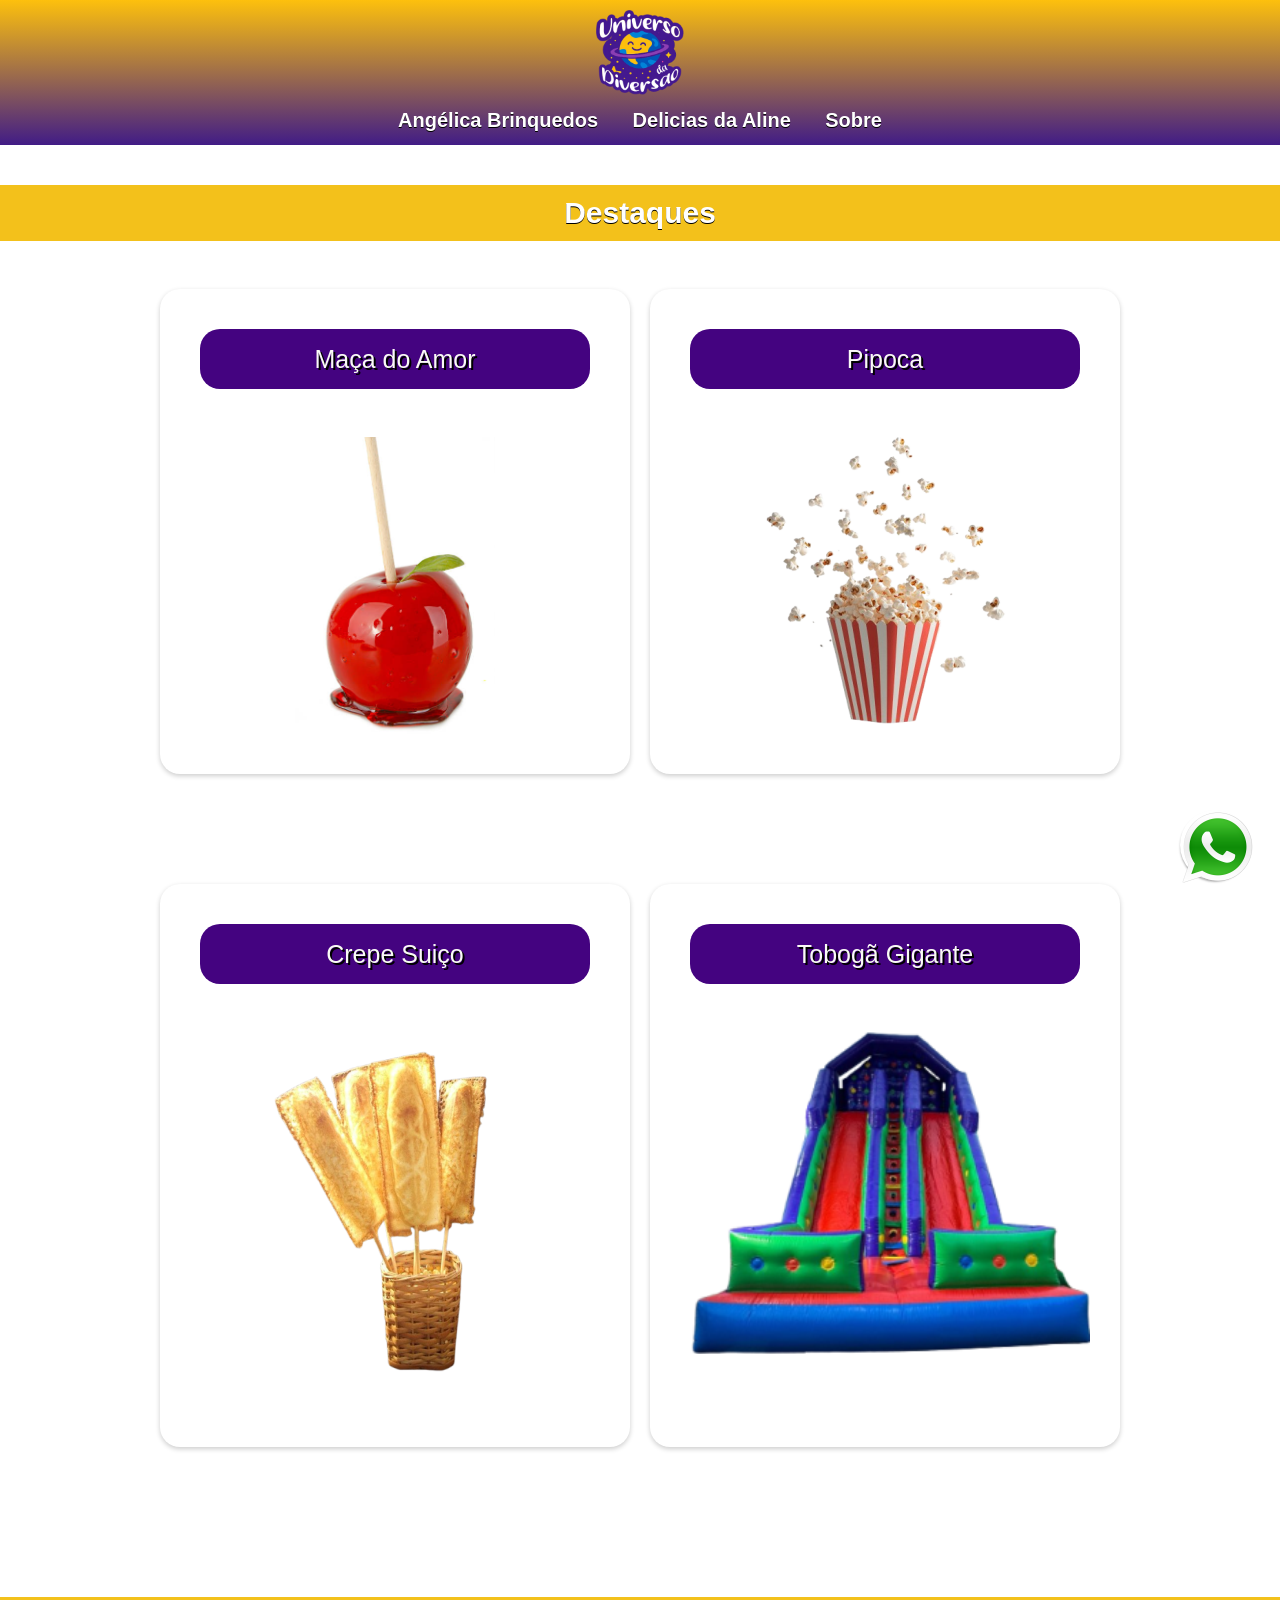
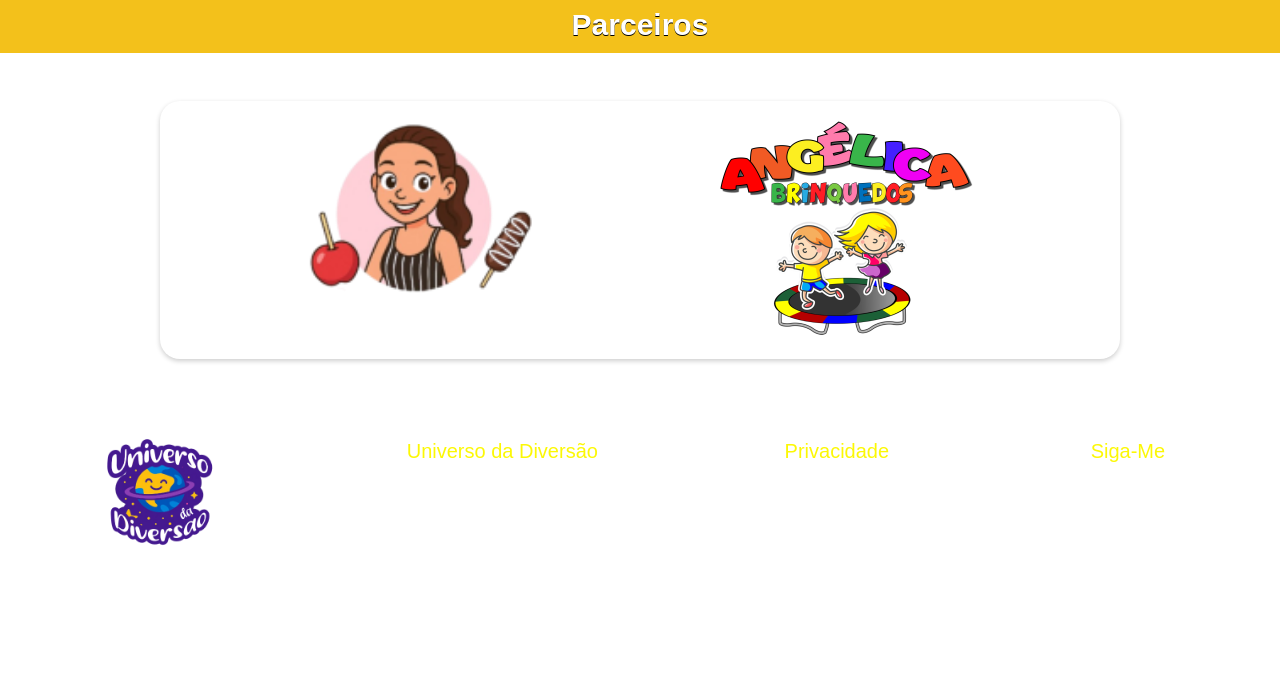
==== index.html @ 7bcbd2b0 "Add files via upload" ====
<!DOCTYPE html>
<html lang="pt-BR">
    <head>
        <meta charset="UTF-8">
        <title>Locação de Brinquedos</title>
        <link rel="stylesheet" href="style.css"/>
        <link rel="icon" href="logo1.png">
        <!-- Bootstrap CSS -->
        <link href="https://cdn.jsdelivr.net/npm/bootstrap@5.3.8/dist/css/bootstrap.min.css" rel="stylesheet" integrity="sha384-sRIl4kxILFvY47J16cr9ZwB07vP4J8+LH7qKQnuqkuIAvNWLzeN8tE5YBujZqJLB" crossorigin="anonymous">     
        <link rel="stylesheet" href="https://cdn.jsdelivr.net/npm/bootstrap-icons@1.13.1/font/bootstrap-icons.min.css">
        
    </head>

    <body>
       
        <div class="preloader" id="preloader">
            <div class="loader" id="loader"></div>
            
        </div>
        
        
        

        <header class="menu">
            <img src="logo1.png" alt="imagemlogo" width="100">

            <nav class="menu2">                
                <a href="paginaangelica.html">Angélica Brinquedos</a>
                <a href="deliciasdaaline.html">Delicias da Aline</a>
                <a href="sobre.html">Sobre</a>
            </nav>
            
              
        
        </header>

        

        <div class="banner">
            
        </div>

        <h1 class="textoprincipal">Destaques</h1>
        <section id="opcoes">
            
            <div class="opcoes">
                <div class="item">
                    <h3 class="texto">Maça do Amor</h3>
                    <img src="maca.png" alt="maca">
                    
                </div>

                <div class="item">
                    <h3 class="texto">Pipoca</h3>
                    <img src="pipoca.png" alt="pipoca">
                    
                </div>       

                
            </div>
        </section>

        <section id="opcoes">
            
            
            <div class="opcoes">
                <div class="item">
                    <h3 class="texto">Crepe Suiço</h3>
                    <img src="crepe2.png" alt="Crepe">
                    
                </div>

                <div class="item">
                    <h3 class="texto">Tobogã Gigante</h3>
                    <img src="escorregagrande.png" alt="Tobogã">
                    
                </div>       

                
            </div>
        </section>




        <div class="sobre">
            <section id="sobre">
                
            </section>
        </div>

        <h1 class="textoprincipal">Parceiros</h1>

        <section id="parceiros">
            
            <div class="parceiros">
                <div class=""> 
                        
                    <img src="deliciasaline.png" width="230px" alt="logo-aline">      
                </div>
            
                <div class="">
                    
                    <img src="angelicabrinquedos.png" alt="angelicabrinquedos">
                </div>
            
                
            </div>



        </section>

        <footer>                      

            <div class="rodape">

                <img src="logo1.png" alt="logo1">

                <div class="rodape2">
                    <h5>Universo da Diversão</h5>
                    <a href="#">                        
                        <div>Sobre</div>
                    </a>
                    <a href="#">                        
                        <div>Contato</div>
                    </a>
                    
                </div>
    
                
                <div class="rodape2">

                    <h5>Privacidade</h5>
                    <a href="#">                        
                        <div>Privacidade</div>
                    </a>

                    <a href="#">
                        <div>Termos de Uso</div>                        
                    </a>
                    
                </div>

                <div class="rodape2">
                    <h5>Siga-Me</h5>
                    <div class="btn-redes">
                        <a href="#">
                            <button><i class="bi bi-instagram"></i></button> 
                            <button><i class="bi bi-instagram"></i></button>
                            
                        </a>
                    </div>
                    
                </div>
                
            </div>

            <div class="rodape3">
                <p>&copy; 2025 Universo da Diversão</p>
            </div>

            
           

            
        </footer>

        <a href="https://wa.me/5517992647714" class="whatsapp-float" target="_blank">
            <i>
                <img src="zap.png" alt="whatsapp">
            </i>
        </a>

        <script src="script.js"></script>
        <!--<script src="script_preloader.js"></script> -->
    </body>
</html>
---- style.css ----
* {
  margin: 0px;
  padding:0;
  box-sizing:border-box;
  font-family:'Comic Sans MS',Arial;
}

body {    
   
    margin: 5;
    padding: 5;
    background-color: #fff;
    box-sizing: border-box;
    
}

.banner {
    margin: 0px;
    padding: 0;
}

header {
    
    background-image: linear-gradient(to top, #411C86, #FDC00D);    
    text-align: center; 
    padding: 10px 20px;
}

 .menu a {
    text-align: center;
    color: #fafaf6;
    text-decoration: none;
 } 

 .menu nav a {
    font-size: 20px;
    margin: 0 15px;
    text-decoration: none;
    color: #ffffff;
    font-weight: bolder;
    text-shadow: 0px 1px black;
    cursor: pointer;    
    background-color: transparent;    

}



.menu nav :hover {
    text-decoration: none;
    color: #e0b908;
    background-color: transparent;
    cursor: pointer;
}

 
  
  nav ul li {
    display: inline;
    margin: 0 15px;
    text-align: center;
    

  }
  
  nav ul li a {
    color: white;
    text-decoration: none;
    
  }
  
 
  
  

.texto {
    padding-bottom: 40px;
    font-size: 40px;
    
}

.textoprincipal {
    text-align: center;
    background-color: #f3c11b;
    padding: 10px;
    color: #ffffff;
    text-shadow: 0px 1px black;
    font-weight: bolder;
    font-size: 30px;
    
}
       
    
    
    




.banner {
    display: flex;
    justify-content: center;
    padding: 20px;    
    background-position: center;
    

}
section {
    max-width: 1000px;
    margin: auto;
    padding: 40px 20px;
}
h2 {
        
    text-align: center;
    padding: 30px;
    font-family: 'Trebuchet MS', 'Lucida Sans Unicode', 'Lucida Grande', 'Lucida Sans', Arial, sans-serif;
    
}
.opcoes {
    display: grid;
    gap: 20px;
    grid-template-columns: repeat(auto-fit, minmax(120px, 1fr));
    font-size:36px;
    color:#ff5fa0;
    margin-bottom:30px;
    max-width: 100%;
    max-height: 30%;
    
    
}


.sobre {
    background-image: url("imagens/roxo1.jpg");
    color: #ffffff;
    font-weight: bold;
}



.parceiros {    
    display: flex;
    padding: 20px;
    gap: 20%;     
    box-shadow: 0 2px 5px rgba(0,0,0,0.2);
    border-radius: 20px;
    justify-content: center;

}



.item {
    background: #fff;
    border-radius: 20px;
    padding: 40px;
    box-shadow: 0 2px 5px rgba(0,0,0,0.2);
    text-align: center;
}

.item img {
    padding-top: 40px;
    max-width: 110%;
    justify-content: center;
    text-align: center;
    margin: auto;
}

.item h3{
    padding:15px;
    background:#440380;
    color:#fafaf6;
    text-shadow: 2px 2px black;
    border-radius: 20px;
    font-size: 25px;
    
  } 

.empresatexto {
    font-size: 30px;
}

.empresaparagrafo {
    font-size: 15px;

}
  
footer {
    background-image: url("imagens/roxo1.jpg");
    color: white;    
    padding: 40px 0;    
    
}

footer .rodape img {
    max-width: 120px;
}

.rodape2{
    font-size: 15px;
    margin: 0px 0px;
    
    
}

footer .rodape2 .rodape{
    max-width: calc(100% / 5);

}

.rodape {

    max-width: 1080px;
    margin: 0 auto;
    display: flex;
    justify-content: space-between;
    border-bottom: 1px solid #fff;
    
}

footer .rodape2 {
    text-align: center;
    
    
}

.rodape .rodape2 h5{
    color: #fcf805;
    margin-bottom: 10px;
    
}

.rodape .rodape2 a{
    color: #fff;
    display: block;
    margin-bottom: 20px;
    text-decoration: none;
    
}

.rodape .btn-redes button{
    width: 40px;
    height: 40px;
    border-radius: 30px;
    font-size: 1.2rem;
    background-color: transparent;
    border: 1px solid #fff;
    color: #fff;
    cursor: pointer;
    margin-right: 10px;
    transition: .2s;
}

.rodape .btn-redes button :hover{
    background-color: #6c09cf;
    border-color: #770bca;
}

footer .rodape3 {
    padding-top: 40px ;
    text-align: center;
}








input, textarea {
    width: 100%;
    padding: 8px;
    margin-bottom: 12px;
    border-radius: 5px;
    border: 1px solid #ccc;
}
.whatsapp-float {
    position: fixed;
    bottom: 20px;
    right: 30px;
    width: 70px;
    height: 70px;    
    color: green;
    border-radius: 50%;
    text-align: center;
    font-size: 5px;
    box-shadow: 0 2px 2px rgba(0,0,0,0.3);
    z-index: 999;
    
}
.whatsapp-float i {
    margin-top: 80px;

}











/*  Created by: Truzz Blogg  */
/*  Youtube Link: https://youtu.be/l7W5pHSr1w0  */


/* CSS para el Preloader */




.preloader {
	position: fixed;
	top: 0;
	left: 0;
	animation: spinz 1.35s linear infinite;
	width: 100%;
	height: 100%;
	background-color: #ffffff; 
	background-image: url(imagens/dot.gif);       /*Change the background color here */
  background-repeat: no-repeat;
	z-index: 100;
  background-position: center;
  }
  
  

  .loader {
	/*Change the preloader color here */
	border-radius: 50%;
	width: 100%;
	height: 100%;
	animation: spin 1.35s linear infinite;
	position: absolute;
	top: 50%;
	left: 50%;
	margin-top: -60px;
	margin-left: -60px;
  }

  @keyframes spin {
	0% {
	  transform: rotate(0deg);
	  opacity:1;
	}
	50% {
	  transform: rotate(360deg);
	  opacity:1;
	}
	75% {
	  opacity:1;
	  transform: rotate(180deg);
	}
	100% {
	  transform: rotate(0deg);
	  opacity:0;
	}
  }
  
  @keyframes spinz {
	0% {
	  opacity:1;
	}
	50% {
	  opacity:1;
	}
	75% {
	  opacity:1;
	}
	100% {
	  opacity:0;
	}
  }
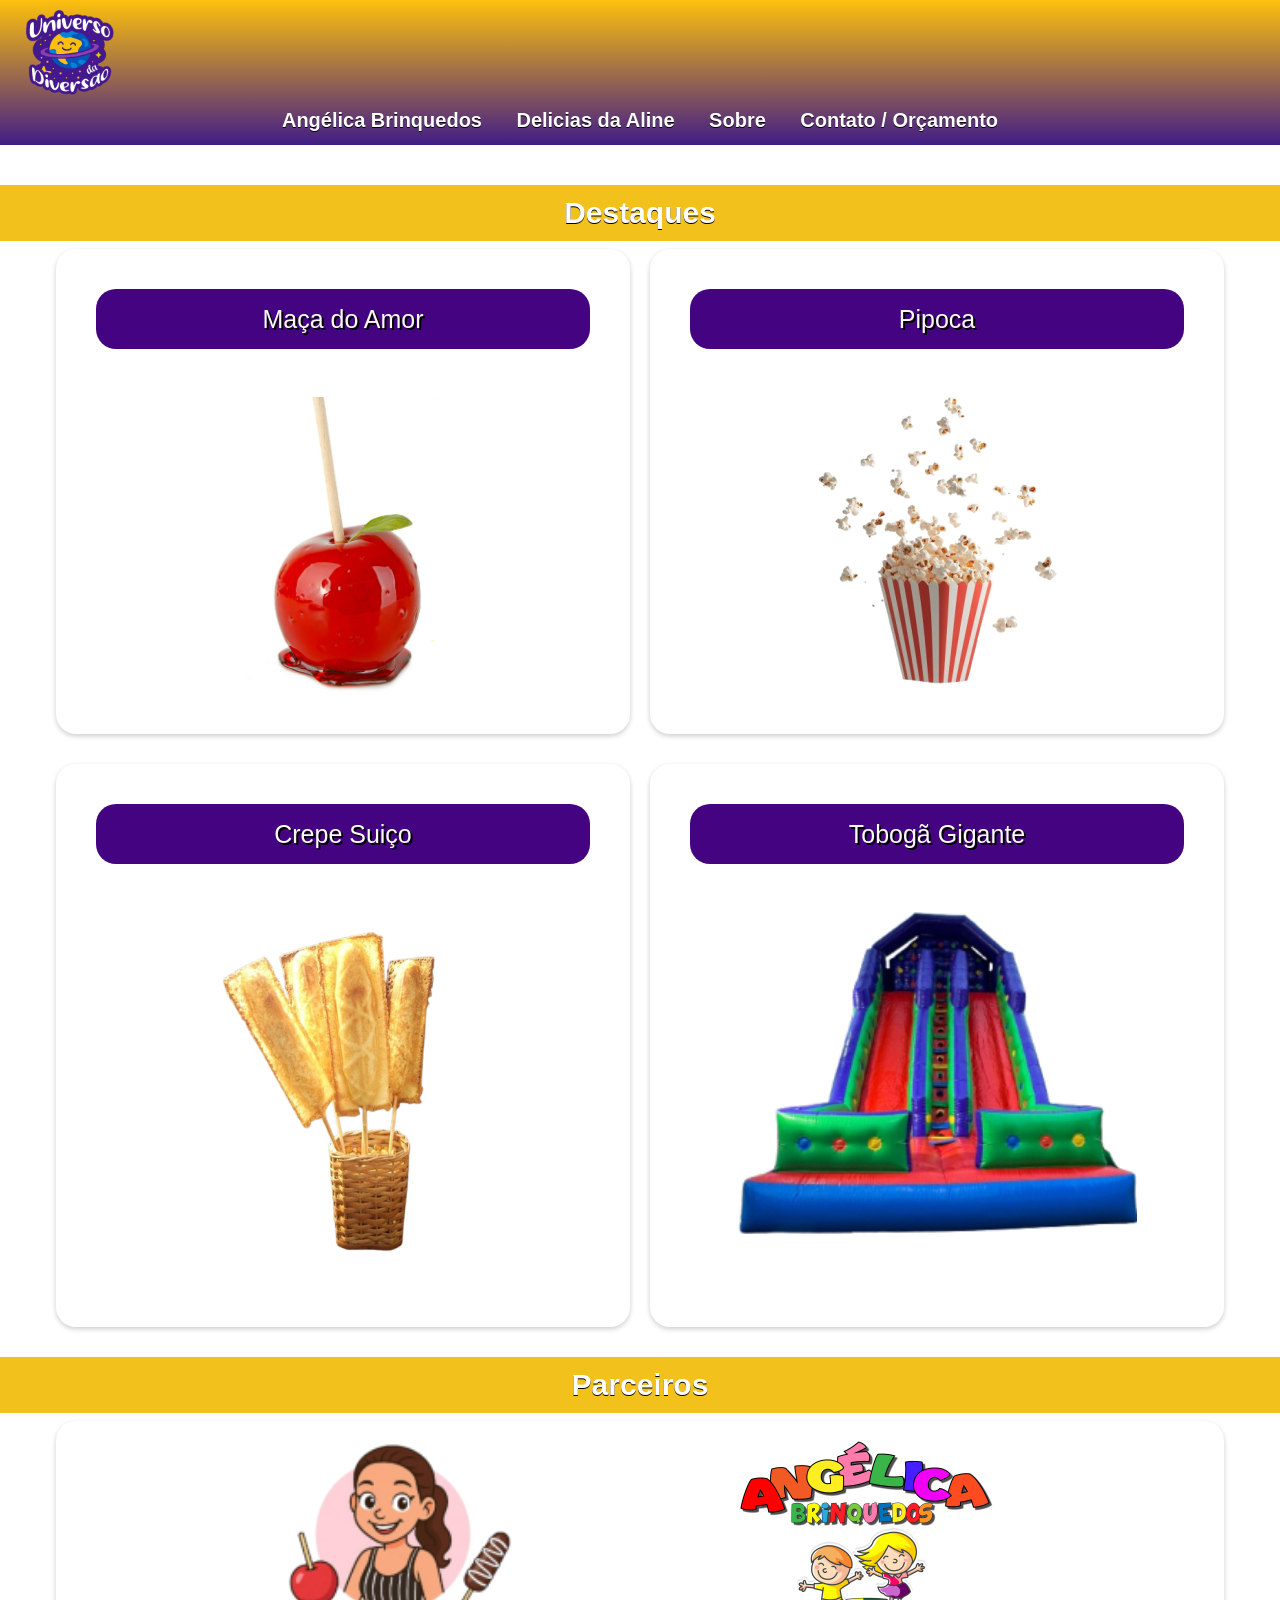
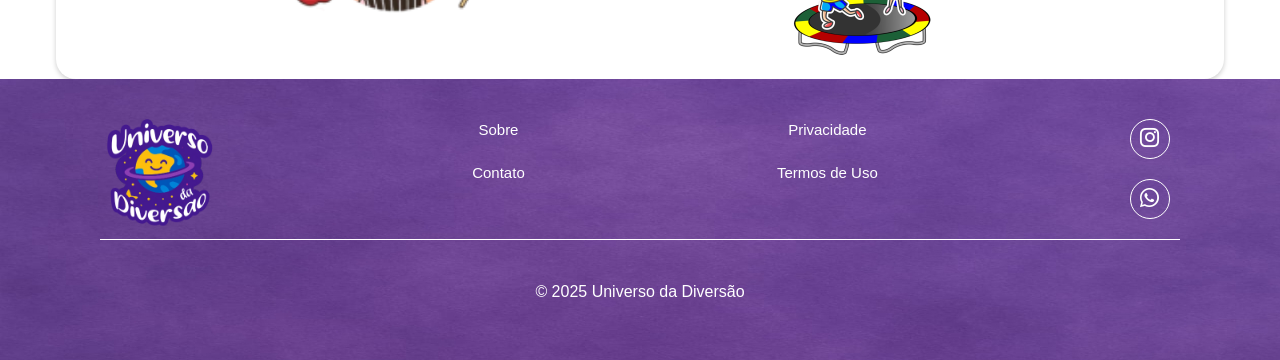
==== commit 2088eda1: "atualiza responsividade da pagina sobre" ====
--- a/index.html
+++ b/index.html
@@ -1,184 +1,136 @@
-<!DOCTYPE html>
-<html lang="pt-BR">
-    <head>
-        <meta charset="UTF-8">
-        <title>Locação de Brinquedos</title>
-        <link rel="stylesheet" href="style.css"/>
-        <link rel="icon" href="logo1.png">
-        <!-- Bootstrap CSS -->
-        <link href="https://cdn.jsdelivr.net/npm/bootstrap@5.3.8/dist/css/bootstrap.min.css" rel="stylesheet" integrity="sha384-sRIl4kxILFvY47J16cr9ZwB07vP4J8+LH7qKQnuqkuIAvNWLzeN8tE5YBujZqJLB" crossorigin="anonymous">     
-        <link rel="stylesheet" href="https://cdn.jsdelivr.net/npm/bootstrap-icons@1.13.1/font/bootstrap-icons.min.css">
-        
-    </head>
-
-    <body>
-       
-        <div class="preloader" id="preloader">
-            <div class="loader" id="loader"></div>
-            
-        </div>
-        
-        
-        
-
-        <header class="menu">
-            <img src="logo1.png" alt="imagemlogo" width="100">
-
-            <nav class="menu2">                
-                <a href="paginaangelica.html">Angélica Brinquedos</a>
-                <a href="deliciasdaaline.html">Delicias da Aline</a>
-                <a href="sobre.html">Sobre</a>
-            </nav>
-            
-              
-        
-        </header>
-
-        
-
-        <div class="banner">
-            
-        </div>
-
-        <h1 class="textoprincipal">Destaques</h1>
-        <section id="opcoes">
-            
-            <div class="opcoes">
-                <div class="item">
-                    <h3 class="texto">Maça do Amor</h3>
-                    <img src="maca.png" alt="maca">
-                    
-                </div>
-
-                <div class="item">
-                    <h3 class="texto">Pipoca</h3>
-                    <img src="pipoca.png" alt="pipoca">
-                    
-                </div>       
-
-                
-            </div>
-        </section>
-
-        <section id="opcoes">
-            
-            
-            <div class="opcoes">
-                <div class="item">
-                    <h3 class="texto">Crepe Suiço</h3>
-                    <img src="crepe2.png" alt="Crepe">
-                    
-                </div>
-
-                <div class="item">
-                    <h3 class="texto">Tobogã Gigante</h3>
-                    <img src="escorregagrande.png" alt="Tobogã">
-                    
-                </div>       
-
-                
-            </div>
-        </section>
-
-
-
-
-        <div class="sobre">
-            <section id="sobre">
-                
-            </section>
-        </div>
-
-        <h1 class="textoprincipal">Parceiros</h1>
-
-        <section id="parceiros">
-            
-            <div class="parceiros">
-                <div class=""> 
-                        
-                    <img src="deliciasaline.png" width="230px" alt="logo-aline">      
-                </div>
-            
-                <div class="">
-                    
-                    <img src="angelicabrinquedos.png" alt="angelicabrinquedos">
-                </div>
-            
-                
-            </div>
-
-
-
-        </section>
-
-        <footer>                      
-
-            <div class="rodape">
-
-                <img src="logo1.png" alt="logo1">
-
-                <div class="rodape2">
-                    <h5>Universo da Diversão</h5>
-                    <a href="#">                        
-                        <div>Sobre</div>
-                    </a>
-                    <a href="#">                        
-                        <div>Contato</div>
-                    </a>
-                    
-                </div>
-    
-                
-                <div class="rodape2">
-
-                    <h5>Privacidade</h5>
-                    <a href="#">                        
-                        <div>Privacidade</div>
-                    </a>
-
-                    <a href="#">
-                        <div>Termos de Uso</div>                        
-                    </a>
-                    
-                </div>
-
-                <div class="rodape2">
-                    <h5>Siga-Me</h5>
-                    <div class="btn-redes">
-                        <a href="#">
-                            <button><i class="bi bi-instagram"></i></button> 
-                            <button><i class="bi bi-instagram"></i></button>
-                            
-                        </a>
-                    </div>
-                    
-                </div>
-                
-            </div>
-
-            <div class="rodape3">
-                <p>&copy; 2025 Universo da Diversão</p>
-            </div>
-
-            
-           
-
-            
-        </footer>
-
-        <a href="https://wa.me/5517992647714" class="whatsapp-float" target="_blank">
-            <i>
-                <img src="zap.png" alt="whatsapp">
-            </i>
-        </a>
-
-        <script src="script.js"></script>
-        <!--<script src="script_preloader.js"></script> -->
-    </body>
-</html>
-
-
-
-
-  
-
+<!doctype html>
+<html lang="pt-BR">
+  <head>
+    <meta charset="UTF-8" />
+    <meta name="viewport" content="width=device-width, initial-scale=1.0" />
+    <title>Locação de Brinquedos</title>
+    <link rel="stylesheet" href="style.css" />
+    <link rel="icon" href="logo1.png" />
+    <!-- Bootstrap CSS -->
+    <link
+      href="https://cdn.jsdelivr.net/npm/bootstrap@5.3.8/dist/css/bootstrap.min.css"
+      rel="stylesheet"
+      integrity="sha384-sRIl4kxILFvY47J16cr9ZwB07vP4J8+LH7qKQnuqkuIAvNWLzeN8tE5YBujZqJLB"
+      crossorigin="anonymous"
+    />
+    <link
+      rel="stylesheet"
+      href="https://cdn.jsdelivr.net/npm/bootstrap-icons@1.13.1/font/bootstrap-icons.min.css"
+    />
+  </head>
+
+  <script
+    async
+    src="https://app.gptmaker.ai/widget/3E9045A98D3ED24B62BC66185331E412/float.js"
+  ></script>
+
+  <body>
+    <div class="preloader" id="preloader">
+      <div class="loader" id="loader"></div>
+    </div>
+
+    <header class="menu">
+      <img src="logo1.png" alt="imagemlogo" width="100" />
+
+      <nav class="menu2">
+        <a href="paginaangelica.html">Angélica Brinquedos</a>
+        <a href="deliciasdaaline.html">Delicias da Aline</a>
+        <a href="sobre.html">Sobre</a>
+        <a href="contato.html">Contato / Orçamento</a>
+      </nav>
+    </header>
+
+    <div class="banner"></div>
+
+    <h1 class="textoprincipal">Destaques</h1>
+    <section id="opcoes">
+      <div class="opcoes">
+        <div class="item">
+          <h3 class="texto">Maça do Amor</h3>
+          <img src="maca.png" alt="maca" />
+        </div>
+
+        <div class="item">
+          <h3 class="texto">Pipoca</h3>
+          <img src="pipoca.png" alt="pipoca" />
+        </div>
+      </div>
+    </section>
+
+    <section id="opcoes">
+      <div class="opcoes">
+        <div class="item">
+          <h3 class="texto">Crepe Suiço</h3>
+          <img src="crepe2.png" alt="Crepe" />
+        </div>
+
+        <div class="item">
+          <h3 class="texto">Tobogã Gigante</h3>
+          <img src="escorregagrande.png" alt="Tobogã" />
+        </div>
+      </div>
+    </section>
+
+    <section class="sobre">
+      <div class="container"></div>
+    </section>
+
+    <h1 class="textoprincipal">Parceiros</h1>
+
+    <section id="parceiros">
+      <div class="parceiros">
+        <div class="">
+          <img src="deliciasaline.png" width="230px" alt="logo-aline" />
+        </div>
+
+        <div class="">
+          <img src="angelicabrinquedos.png" alt="angelicabrinquedos" />
+        </div>
+      </div>
+    </section>
+
+    <footer>
+      <div class="rodape">
+        <img src="logo1.png" alt="logo1" />
+
+        <div class="rodape2">
+          <a href="#">
+            <div>Sobre</div>
+          </a>
+          <a href="#">
+            <div>Contato</div>
+          </a>
+        </div>
+
+        <div class="rodape2">
+          <a href="#">
+            <div>Privacidade</div>
+          </a>
+
+          <a href="#">
+            <div>Termos de Uso</div>
+          </a>
+        </div>
+
+        <div class="rodape2">
+          <div class="btn-redes">
+            <a href="https://www.instagram.com/" target="_blank">
+              <button><i class="bi bi-instagram"></i></button>
+            </a>
+
+            <a href="https://wa.me/17991042693" target="_blank">
+              <button><i class="bi bi-whatsapp"></i></button>
+            </a>
+          </div>
+        </div>
+      </div>
+
+      <div class="rodape3">
+        <p>&copy; 2025 Universo da Diversão</p>
+      </div>
+    </footer>
+
+    <script src="script.js"></script>
+    <!--<script src="script_preloader.js"></script> -->
+  </body>
+</html>
--- a/style.css
+++ b/style.css
@@ -1,382 +1,509 @@
-* {
-  margin: 0px;
-  padding:0;
-  box-sizing:border-box;
-  font-family:'Comic Sans MS',Arial;
-}
-
-body {    
-   
-    margin: 5;
-    padding: 5;
-    background-color: #fff;
-    box-sizing: border-box;
-    
-}
-
-.banner {
-    margin: 0px;
-    padding: 0;
-}
-
-header {
-    
-    background-image: linear-gradient(to top, #411C86, #FDC00D);    
-    text-align: center; 
-    padding: 10px 20px;
-}
-
- .menu a {
-    text-align: center;
-    color: #fafaf6;
-    text-decoration: none;
- } 
-
- .menu nav a {
-    font-size: 20px;
-    margin: 0 15px;
-    text-decoration: none;
-    color: #ffffff;
-    font-weight: bolder;
-    text-shadow: 0px 1px black;
-    cursor: pointer;    
-    background-color: transparent;    
-
-}
-
-
-
-.menu nav :hover {
-    text-decoration: none;
-    color: #e0b908;
-    background-color: transparent;
-    cursor: pointer;
-}
-
- 
-  
-  nav ul li {
-    display: inline;
-    margin: 0 15px;
-    text-align: center;
-    
-
-  }
-  
-  nav ul li a {
-    color: white;
-    text-decoration: none;
-    
-  }
-  
- 
-  
-  
-
-.texto {
-    padding-bottom: 40px;
-    font-size: 40px;
-    
-}
-
-.textoprincipal {
-    text-align: center;
-    background-color: #f3c11b;
-    padding: 10px;
-    color: #ffffff;
-    text-shadow: 0px 1px black;
-    font-weight: bolder;
-    font-size: 30px;
-    
-}
-       
-    
-    
-    
-
-
-
-
-.banner {
-    display: flex;
-    justify-content: center;
-    padding: 20px;    
-    background-position: center;
-    
-
-}
-section {
-    max-width: 1000px;
-    margin: auto;
-    padding: 40px 20px;
-}
-h2 {
-        
-    text-align: center;
-    padding: 30px;
-    font-family: 'Trebuchet MS', 'Lucida Sans Unicode', 'Lucida Grande', 'Lucida Sans', Arial, sans-serif;
-    
-}
-.opcoes {
-    display: grid;
-    gap: 20px;
-    grid-template-columns: repeat(auto-fit, minmax(120px, 1fr));
-    font-size:36px;
-    color:#ff5fa0;
-    margin-bottom:30px;
-    max-width: 100%;
-    max-height: 30%;
-    
-    
-}
-
-
-.sobre {
-    background-image: url("imagens/roxo1.jpg");
-    color: #ffffff;
-    font-weight: bold;
-}
-
-
-
-.parceiros {    
-    display: flex;
-    padding: 20px;
-    gap: 20%;     
-    box-shadow: 0 2px 5px rgba(0,0,0,0.2);
-    border-radius: 20px;
-    justify-content: center;
-
-}
-
-
-
-.item {
-    background: #fff;
-    border-radius: 20px;
-    padding: 40px;
-    box-shadow: 0 2px 5px rgba(0,0,0,0.2);
-    text-align: center;
-}
-
-.item img {
-    padding-top: 40px;
-    max-width: 110%;
-    justify-content: center;
-    text-align: center;
-    margin: auto;
-}
-
-.item h3{
-    padding:15px;
-    background:#440380;
-    color:#fafaf6;
-    text-shadow: 2px 2px black;
-    border-radius: 20px;
-    font-size: 25px;
-    
-  } 
-
-.empresatexto {
-    font-size: 30px;
-}
-
-.empresaparagrafo {
-    font-size: 15px;
-
-}
-  
-footer {
-    background-image: url("imagens/roxo1.jpg");
-    color: white;    
-    padding: 40px 0;    
-    
-}
-
-footer .rodape img {
-    max-width: 120px;
-}
-
-.rodape2{
-    font-size: 15px;
-    margin: 0px 0px;
-    
-    
-}
-
-footer .rodape2 .rodape{
-    max-width: calc(100% / 5);
-
-}
-
-.rodape {
-
-    max-width: 1080px;
-    margin: 0 auto;
-    display: flex;
-    justify-content: space-between;
-    border-bottom: 1px solid #fff;
-    
-}
-
-footer .rodape2 {
-    text-align: center;
-    
-    
-}
-
-.rodape .rodape2 h5{
-    color: #fcf805;
-    margin-bottom: 10px;
-    
-}
-
-.rodape .rodape2 a{
-    color: #fff;
-    display: block;
-    margin-bottom: 20px;
-    text-decoration: none;
-    
-}
-
-.rodape .btn-redes button{
-    width: 40px;
-    height: 40px;
-    border-radius: 30px;
-    font-size: 1.2rem;
-    background-color: transparent;
-    border: 1px solid #fff;
-    color: #fff;
-    cursor: pointer;
-    margin-right: 10px;
-    transition: .2s;
-}
-
-.rodape .btn-redes button :hover{
-    background-color: #6c09cf;
-    border-color: #770bca;
-}
-
-footer .rodape3 {
-    padding-top: 40px ;
-    text-align: center;
-}
-
-
-
-
-
-
-
-
-input, textarea {
-    width: 100%;
-    padding: 8px;
-    margin-bottom: 12px;
-    border-radius: 5px;
-    border: 1px solid #ccc;
-}
-.whatsapp-float {
-    position: fixed;
-    bottom: 20px;
-    right: 30px;
-    width: 70px;
-    height: 70px;    
-    color: green;
-    border-radius: 50%;
-    text-align: center;
-    font-size: 5px;
-    box-shadow: 0 2px 2px rgba(0,0,0,0.3);
-    z-index: 999;
-    
-}
-.whatsapp-float i {
-    margin-top: 80px;
-
-}
-
-
-
-
-
-
-
-
-
-
-
-/*  Created by: Truzz Blogg  */
-/*  Youtube Link: https://youtu.be/l7W5pHSr1w0  */
-
-
-/* CSS para el Preloader */
-
-
-
-
-.preloader {
-	position: fixed;
-	top: 0;
-	left: 0;
-	animation: spinz 1.35s linear infinite;
-	width: 100%;
-	height: 100%;
-	background-color: #ffffff; 
-	background-image: url(imagens/dot.gif);       /*Change the background color here */
-  background-repeat: no-repeat;
-	z-index: 100;
-  background-position: center;
-  }
-  
-  
-
-  .loader {
-	/*Change the preloader color here */
-	border-radius: 50%;
-	width: 100%;
-	height: 100%;
-	animation: spin 1.35s linear infinite;
-	position: absolute;
-	top: 50%;
-	left: 50%;
-	margin-top: -60px;
-	margin-left: -60px;
-  }
-
-  @keyframes spin {
-	0% {
-	  transform: rotate(0deg);
-	  opacity:1;
-	}
-	50% {
-	  transform: rotate(360deg);
-	  opacity:1;
-	}
-	75% {
-	  opacity:1;
-	  transform: rotate(180deg);
-	}
-	100% {
-	  transform: rotate(0deg);
-	  opacity:0;
-	}
-  }
-  
-  @keyframes spinz {
-	0% {
-	  opacity:1;
-	}
-	50% {
-	  opacity:1;
-	}
-	75% {
-	  opacity:1;
-	}
-	100% {
-	  opacity:0;
-	}
-  }
-
-
-  
+* {
+  box-sizing: border-box;
+}
+
+img {
+  max-width: 100%;
+  height: auto;
+  display: block;
+}
+
+* {
+  margin: 0px;
+  padding:0;
+  box-sizing:border-box;
+  font-family:'Comic Sans MS',Arial;
+}
+
+body {    
+   
+    margin: 5;
+    padding: 5;
+    background-color: #fff;
+    box-sizing: border-box;
+    
+}
+
+.banner {
+    margin: 0px;
+    padding: 0;
+}
+
+header {
+    
+    background-image: linear-gradient(to top, #411C86, #FDC00D);    
+    text-align: center; 
+    padding: 10px 20px;
+}
+
+ .menu a {
+    text-align: center;
+    color: #fafaf6;
+    text-decoration: none;
+ } 
+
+ .menu nav a {
+    font-size: 20px;
+    margin: 0 15px;
+    text-decoration: none;
+    color: #ffffff;
+    font-weight: bolder;
+    text-shadow: 0px 1px black;
+    cursor: pointer;    
+    background-color: transparent;    
+
+}
+
+
+
+.menu nav :hover {
+    text-decoration: none;
+    color: #e0b908;
+    background-color: transparent;
+    cursor: pointer;
+}
+
+ 
+  
+  nav ul li {
+    display: inline;
+    margin: 0 15px;
+    text-align: center;
+    
+
+  }
+  
+  nav ul li a {
+    color: white;
+    text-decoration: none;
+    
+  }
+  
+ 
+  
+  
+
+.texto {
+    padding-bottom: 40px;
+    font-size: 40px;
+    
+}
+
+.textoprincipal {
+    text-align: center;
+    background-color: #f3c11b;
+    padding: 10px;
+    color: #ffffff;
+    text-shadow: 0px 1px black;
+    font-weight: bolder;
+    font-size: 30px;
+    
+}
+       
+    
+    
+    
+
+
+
+
+.banner {
+    display: flex;
+    justify-content: center;
+    padding: 20px;    
+    background-position: center;
+    
+
+}
+section {
+    width: 100%;
+    max-width: 1200px;
+    margin: 0 auto;
+    padding: 0 16px;
+    }
+
+h2 {
+        
+    text-align: center;
+    padding: 30px;
+    font-family: 'Trebuchet MS', 'Lucida Sans Unicode', 'Lucida Grande', 'Lucida Sans', Arial, sans-serif;
+    
+}
+.opcoes {
+    display: grid;
+    gap: 20px;
+    grid-template-columns: repeat(auto-fit, minmax(120px, 1fr));
+    font-size:36px;
+    color:#ff5fa0;
+    margin-bottom:30px;
+    max-width: 100%;
+    max-height: 30%;
+    
+    
+}
+
+
+.sobre {
+    background-image: url("roxo1.jpg");
+    color: #ffffff;
+    font-weight: bold;
+}
+
+
+
+.parceiros {    
+    display: flex;
+    padding: 20px;
+    gap: 20%;     
+    box-shadow: 0 2px 5px rgba(0,0,0,0.2);
+    border-radius: 20px;
+    justify-content: center;
+
+}
+
+
+
+.item {
+    background: #fff;
+    border-radius: 20px;
+    padding: 40px;
+    box-shadow: 0 2px 5px rgba(0,0,0,0.2);
+    text-align: center;
+}
+
+.item img {
+    padding-top: 40px;
+    max-width: 110%;
+    justify-content: center;
+    text-align: center;
+    margin: auto;
+    
+}
+
+img {
+  max-width: 100%;
+  height: auto;
+  display: block;
+}
+
+.item h3{
+    padding:15px;
+    background:#440380;
+    color:#fafaf6;
+    text-shadow: 2px 2px black;
+    border-radius: 20px;
+    font-size: 25px;
+    
+  } 
+
+.empresatexto {
+    font-size: 30px;
+}
+
+.empresaparagrafo {
+    font-size: 15px;
+
+}
+  
+footer {
+    background-image: url("roxo1.jpg");
+    color: white;    
+    padding: 40px 0;    
+    
+}
+
+footer .rodape img {
+    max-width: 120px;
+}
+
+.rodape2{
+    font-size: 15px;
+    margin: 0px 0px;
+    
+    
+}
+
+footer .rodape2 .rodape{
+    max-width: calc(100% / 5);
+
+}
+
+.rodape {
+
+    max-width: 1080px;
+    margin: 0 auto;
+    display: flex;
+    justify-content: space-between;
+    border-bottom: 1px solid #fff;
+    
+}
+
+footer .rodape2 {
+    text-align: center;
+    
+    
+}
+
+.rodape .rodape2 h5{
+    color: #fcf805;
+    margin-bottom: 10px;
+    
+}
+
+.rodape .rodape2 a{
+    color: #fff;
+    display: block;
+    margin-bottom: 20px;
+    text-decoration: none;
+    
+}
+
+.rodape .btn-redes button{
+    width: 40px;
+    height: 40px;
+    border-radius: 30px;
+    font-size: 1.2rem;
+    background-color: transparent;
+    border: 1px solid #fff;
+    color: #fff;
+    cursor: pointer;
+    margin-right: 10px;
+    transition: .2s;
+}
+
+.rodape .btn-redes button :hover{
+    background-color: #6c09cf;
+    border-color: #770bca;
+}
+
+footer .rodape3 {
+    padding-top: 40px ;
+    text-align: center;
+}
+
+
+
+
+
+
+
+
+input, textarea {
+    width: 100%;
+    padding: 8px;
+    margin-bottom: 12px;
+    border-radius: 5px;
+    border: 1px solid #ccc;
+}
+.whatsapp-float {
+    position: fixed;
+    bottom: 20px;
+    right: 30px;
+    width: 70px;
+    height: 70px;    
+    color: green;
+    border-radius: 50%;
+    text-align: center;
+    font-size: 5px;
+    box-shadow: 0 2px 2px rgba(0,0,0,0.3);
+    z-index: 999;
+    
+}
+.whatsapp-float i {
+    margin-top: 80px;
+
+}
+
+.container {
+  width: 100%;
+  max-width: 1200px;
+  margin: 0 auto;
+  padding: 0 16px;
+}
+
+@media (max-width: 768px) {
+  .menu2 {
+    flex-direction: column;
+    align-items: center;
+    gap: 12px;
+  }
+}
+
+
+
+
+
+
+
+
+
+
+
+
+
+/*  Created by: Truzz Blogg  */
+/*  Youtube Link: https://youtu.be/l7W5pHSr1w0  */
+
+
+/* CSS para el Preloader */
+
+
+
+
+.preloader {
+	position: fixed;
+	top: 0;
+	left: 0;
+	animation: spinz 1.35s linear infinite;
+	width: 100%;
+	height: 100%;
+	background-color: #ffffff; 
+	background-image: url(imagens/dot.gif);       /*Change the background color here */
+  background-repeat: no-repeat;
+	z-index: 100;
+  background-position: center;
+  }
+  
+  
+
+  .loader {
+	/*Change the preloader color here */
+	border-radius: 50%;
+	width: 100%;
+	height: 100%;
+	animation: spin 1.35s linear infinite;
+	position: absolute;
+	top: 50%;
+	left: 50%;
+	margin-top: -60px;
+	margin-left: -60px;
+  }
+
+  @keyframes spin {
+	0% {
+	  transform: rotate(0deg);
+	  opacity:1;
+	}
+	50% {
+	  transform: rotate(360deg);
+	  opacity:1;
+	}
+	75% {
+	  opacity:1;
+	  transform: rotate(180deg);
+	}
+	100% {
+	  transform: rotate(0deg);
+	  opacity:0;
+	}
+  }
+  
+  @keyframes spinz {
+	0% {
+	  opacity:1;
+	}
+	50% {
+	  opacity:1;
+	}
+	75% {
+	  opacity:1;
+	}
+	100% {
+	  opacity:0;
+	}
+  }
+
+  @media (max-width: 768px) {
+  body {
+    overflow-x: hidden;
+  }
+
+  header.menu {
+    padding: 14px 16px;
+  }
+
+  header.menu img {
+    width: 80px;
+    margin: 0 auto 10px;
+  }
+
+  .menu2 {
+    display: flex;
+    flex-direction: column;
+    align-items: center;
+    gap: 10px;
+  }
+
+  .menu2 a {
+    font-size: 16px !important;
+    margin: 0 !important;
+  }
+
+  .textoprincipal {
+    font-size: 22px;
+    padding: 10px;
+  }
+
+  section {
+    width: calc(100% - 20px);
+    padding: 20px 12px;
+  }
+
+  .opcoes {
+    grid-template-columns: 1fr;
+    gap: 16px;
+  }
+
+  .item {
+    padding: 20px;
+  }
+
+  .item h3 {
+    font-size: 20px;
+  }
+
+  .texto {
+    font-size: 26px;
+    padding-bottom: 20px;
+  }
+
+  .item img {
+    max-width: 100%;
+    padding-top: 20px;
+  }
+
+  .parceiros {
+    flex-direction: column;
+    gap: 20px;
+    padding: 16px;
+  }
+
+  .rodape {
+    flex-direction: column;
+    align-items: center;
+    gap: 24px;
+    text-align: center;
+    padding: 0 16px 20px;
+  }
+
+  .rodape2 {
+    width: 100%;
+  }
+
+  .btn-redes a {
+    display: flex;
+    justify-content: center;
+    gap: 10px;
+  }
+
+  .whatsapp-float {
+    width: 56px;
+    height: 56px;
+    right: 16px;
+    bottom: 16px;
+  }
+}
+
+
+  
   
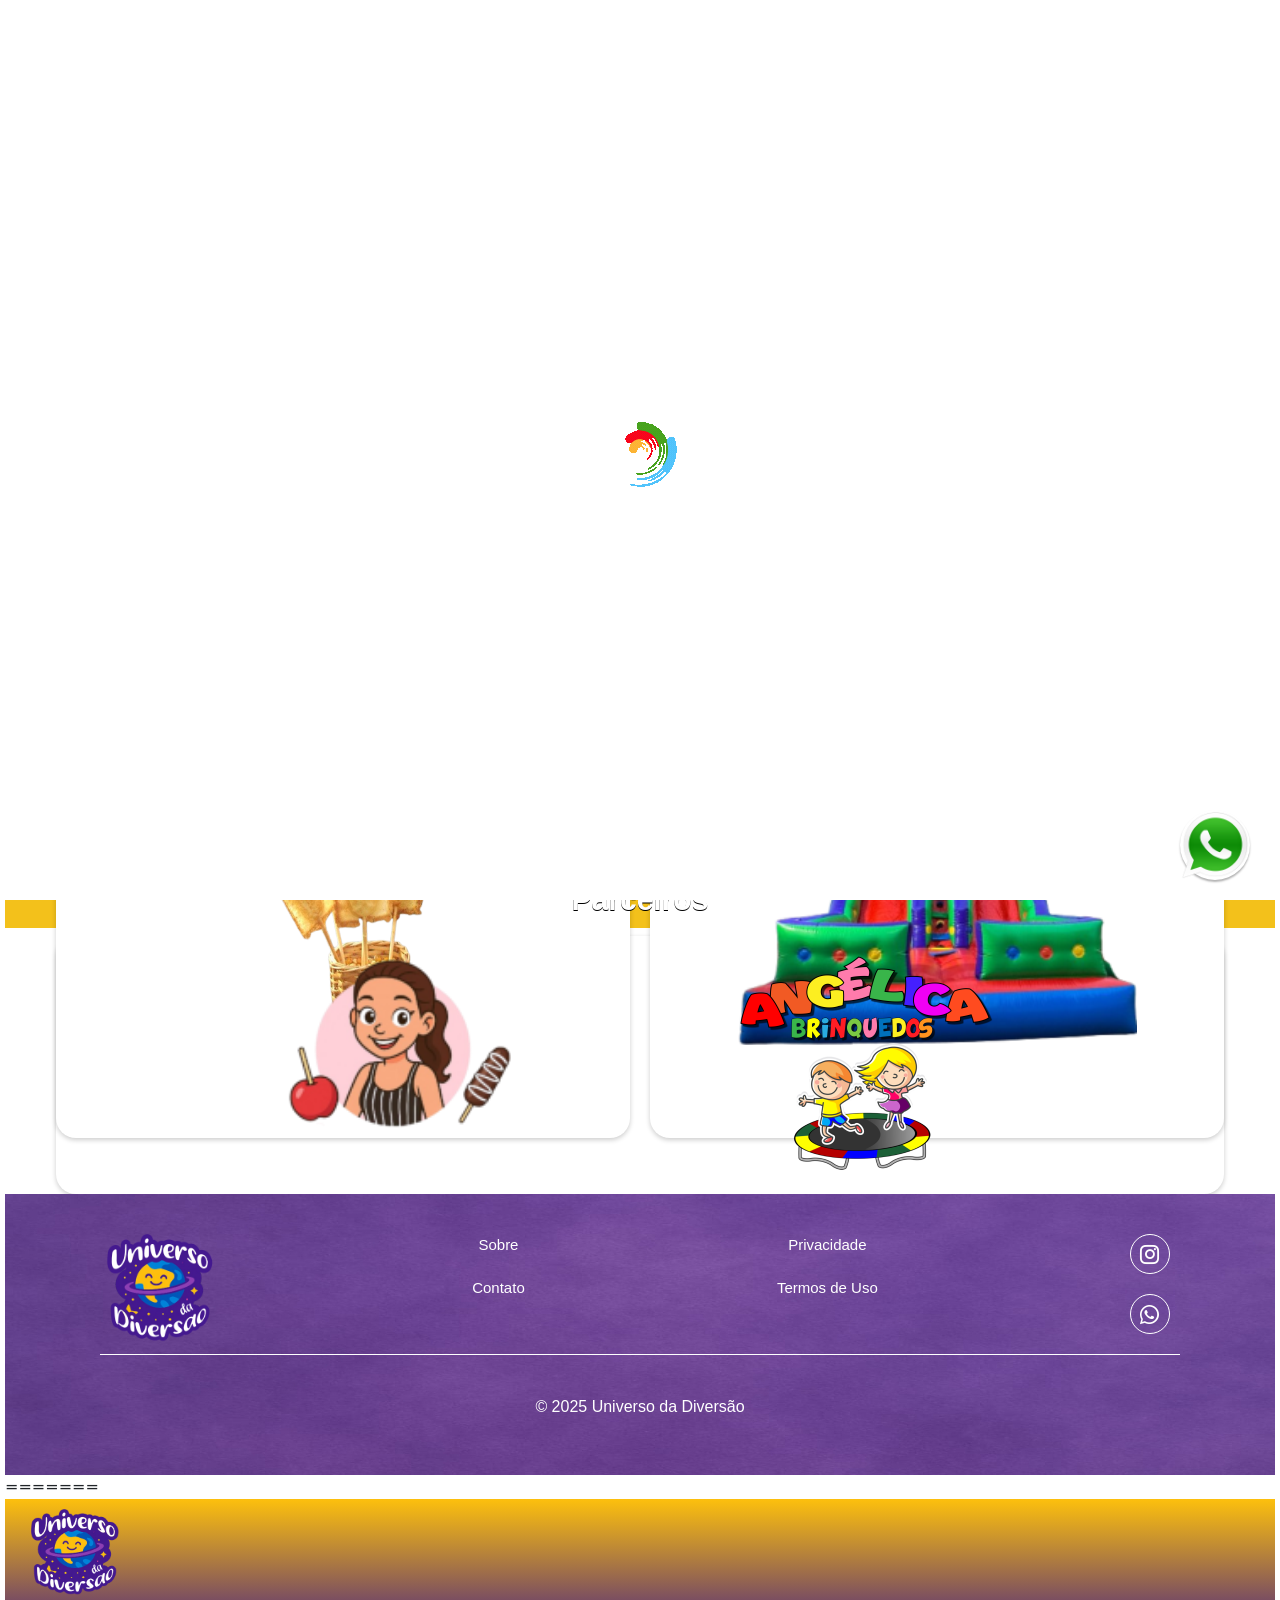
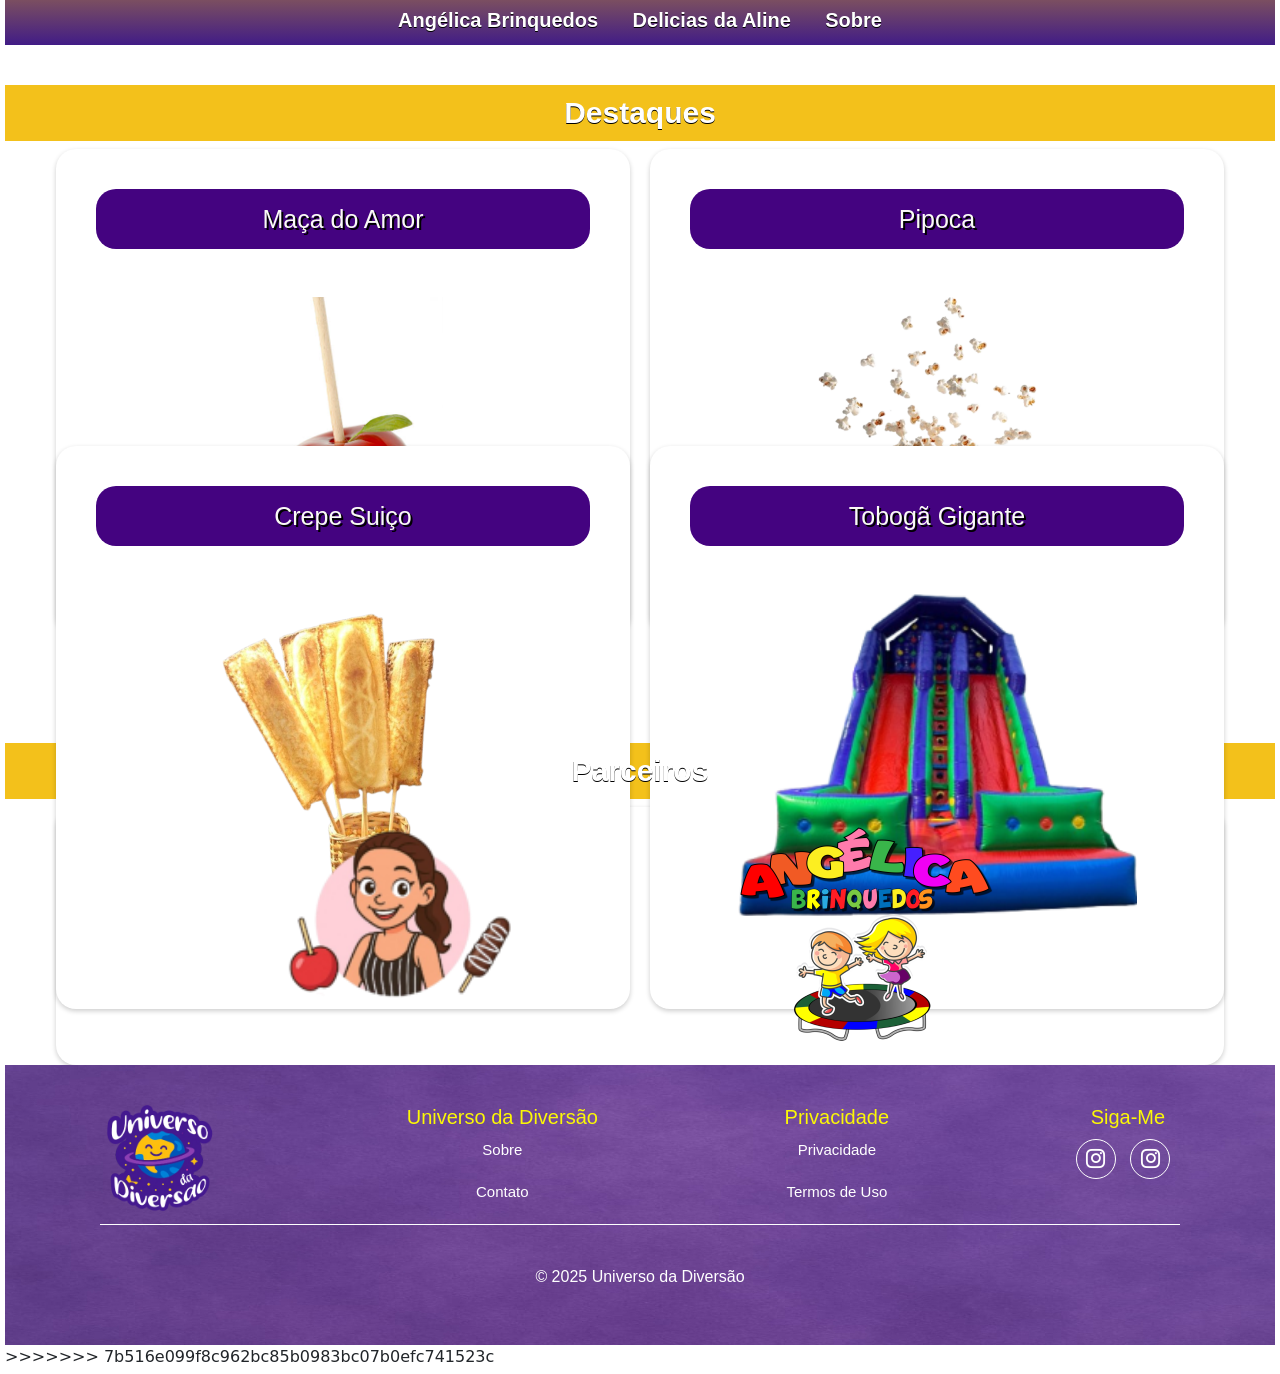
==== commit 78531571: "Resolve conflitos e atualiza arquivos" ====
--- a/index.html
+++ b/index.html
@@ -1,3 +1,4 @@
+<<<<<<< HEAD
 <!doctype html>
 <html lang="pt-BR">
   <head>
@@ -134,3 +135,189 @@
     <!--<script src="script_preloader.js"></script> -->
   </body>
 </html>
+=======
+<!DOCTYPE html>
+<html lang="pt-BR">
+    <head>
+        <meta charset="UTF-8">
+        <title>Locação de Brinquedos</title>
+        <link rel="stylesheet" href="style.css"/>
+        <link rel="icon" href="logo1.png">
+        <!-- Bootstrap CSS -->
+        <link href="https://cdn.jsdelivr.net/npm/bootstrap@5.3.8/dist/css/bootstrap.min.css" rel="stylesheet" integrity="sha384-sRIl4kxILFvY47J16cr9ZwB07vP4J8+LH7qKQnuqkuIAvNWLzeN8tE5YBujZqJLB" crossorigin="anonymous">     
+        <link rel="stylesheet" href="https://cdn.jsdelivr.net/npm/bootstrap-icons@1.13.1/font/bootstrap-icons.min.css">
+        
+    </head>
+
+    <body>
+       
+        <div class="preloader" id="preloader">
+            <div class="loader" id="loader"></div>
+            
+        </div>
+        
+        
+        
+
+        <header class="menu">
+            <img src="logo1.png" alt="imagemlogo" width="100">
+
+            <nav class="menu2">                
+                <a href="paginaangelica.html">Angélica Brinquedos</a>
+                <a href="deliciasdaaline.html">Delicias da Aline</a>
+                <a href="sobre.html">Sobre</a>
+            </nav>
+            
+              
+        
+        </header>
+
+        
+
+        <div class="banner">
+            
+        </div>
+
+        <h1 class="textoprincipal">Destaques</h1>
+        <section id="opcoes">
+            
+            <div class="opcoes">
+                <div class="item">
+                    <h3 class="texto">Maça do Amor</h3>
+                    <img src="maca.png" alt="maca">
+                    
+                </div>
+
+                <div class="item">
+                    <h3 class="texto">Pipoca</h3>
+                    <img src="pipoca.png" alt="pipoca">
+                    
+                </div>       
+
+                
+            </div>
+        </section>
+
+        <section id="opcoes">
+            
+            
+            <div class="opcoes">
+                <div class="item">
+                    <h3 class="texto">Crepe Suiço</h3>
+                    <img src="crepe2.png" alt="Crepe">
+                    
+                </div>
+
+                <div class="item">
+                    <h3 class="texto">Tobogã Gigante</h3>
+                    <img src="escorregagrande.png" alt="Tobogã">
+                    
+                </div>       
+
+                
+            </div>
+        </section>
+
+
+
+
+        <div class="sobre">
+            <section id="sobre">
+                
+            </section>
+        </div>
+
+        <h1 class="textoprincipal">Parceiros</h1>
+
+        <section id="parceiros">
+            
+            <div class="parceiros">
+                <div class=""> 
+                        
+                    <img src="deliciasaline.png" width="230px" alt="logo-aline">      
+                </div>
+            
+                <div class="">
+                    
+                    <img src="angelicabrinquedos.png" alt="angelicabrinquedos">
+                </div>
+            
+                
+            </div>
+
+
+
+        </section>
+
+        <footer>                      
+
+            <div class="rodape">
+
+                <img src="logo1.png" alt="logo1">
+
+                <div class="rodape2">
+                    <h5>Universo da Diversão</h5>
+                    <a href="#">                        
+                        <div>Sobre</div>
+                    </a>
+                    <a href="#">                        
+                        <div>Contato</div>
+                    </a>
+                    
+                </div>
+    
+                
+                <div class="rodape2">
+
+                    <h5>Privacidade</h5>
+                    <a href="#">                        
+                        <div>Privacidade</div>
+                    </a>
+
+                    <a href="#">
+                        <div>Termos de Uso</div>                        
+                    </a>
+                    
+                </div>
+
+                <div class="rodape2">
+                    <h5>Siga-Me</h5>
+                    <div class="btn-redes">
+                        <a href="#">
+                            <button><i class="bi bi-instagram"></i></button> 
+                            <button><i class="bi bi-instagram"></i></button>
+                            
+                        </a>
+                    </div>
+                    
+                </div>
+                
+            </div>
+
+            <div class="rodape3">
+                <p>&copy; 2025 Universo da Diversão</p>
+            </div>
+
+            
+           
+
+            
+        </footer>
+
+        <a href="https://wa.me/5517992647714" class="whatsapp-float" target="_blank">
+            <i>
+                <img src="zap.png" alt="whatsapp">
+            </i>
+        </a>
+
+        <script src="script.js"></script>
+        <!--<script src="script_preloader.js"></script> -->
+    </body>
+</html>
+
+
+
+
+  
+
+>>>>>>> 7b516e099f8c962bc85b0983bc07b0efc741523c
--- a/style.css
+++ b/style.css
@@ -1,3 +1,4 @@
+
 * {
   box-sizing: border-box;
 }
@@ -506,4 +507,3 @@
 
 
   
-  
--- a/style.css
+++ b/style.css
@@ -1,3 +1,4 @@
+
 * {
   box-sizing: border-box;
 }
@@ -506,4 +507,3 @@
 
 
   
-  
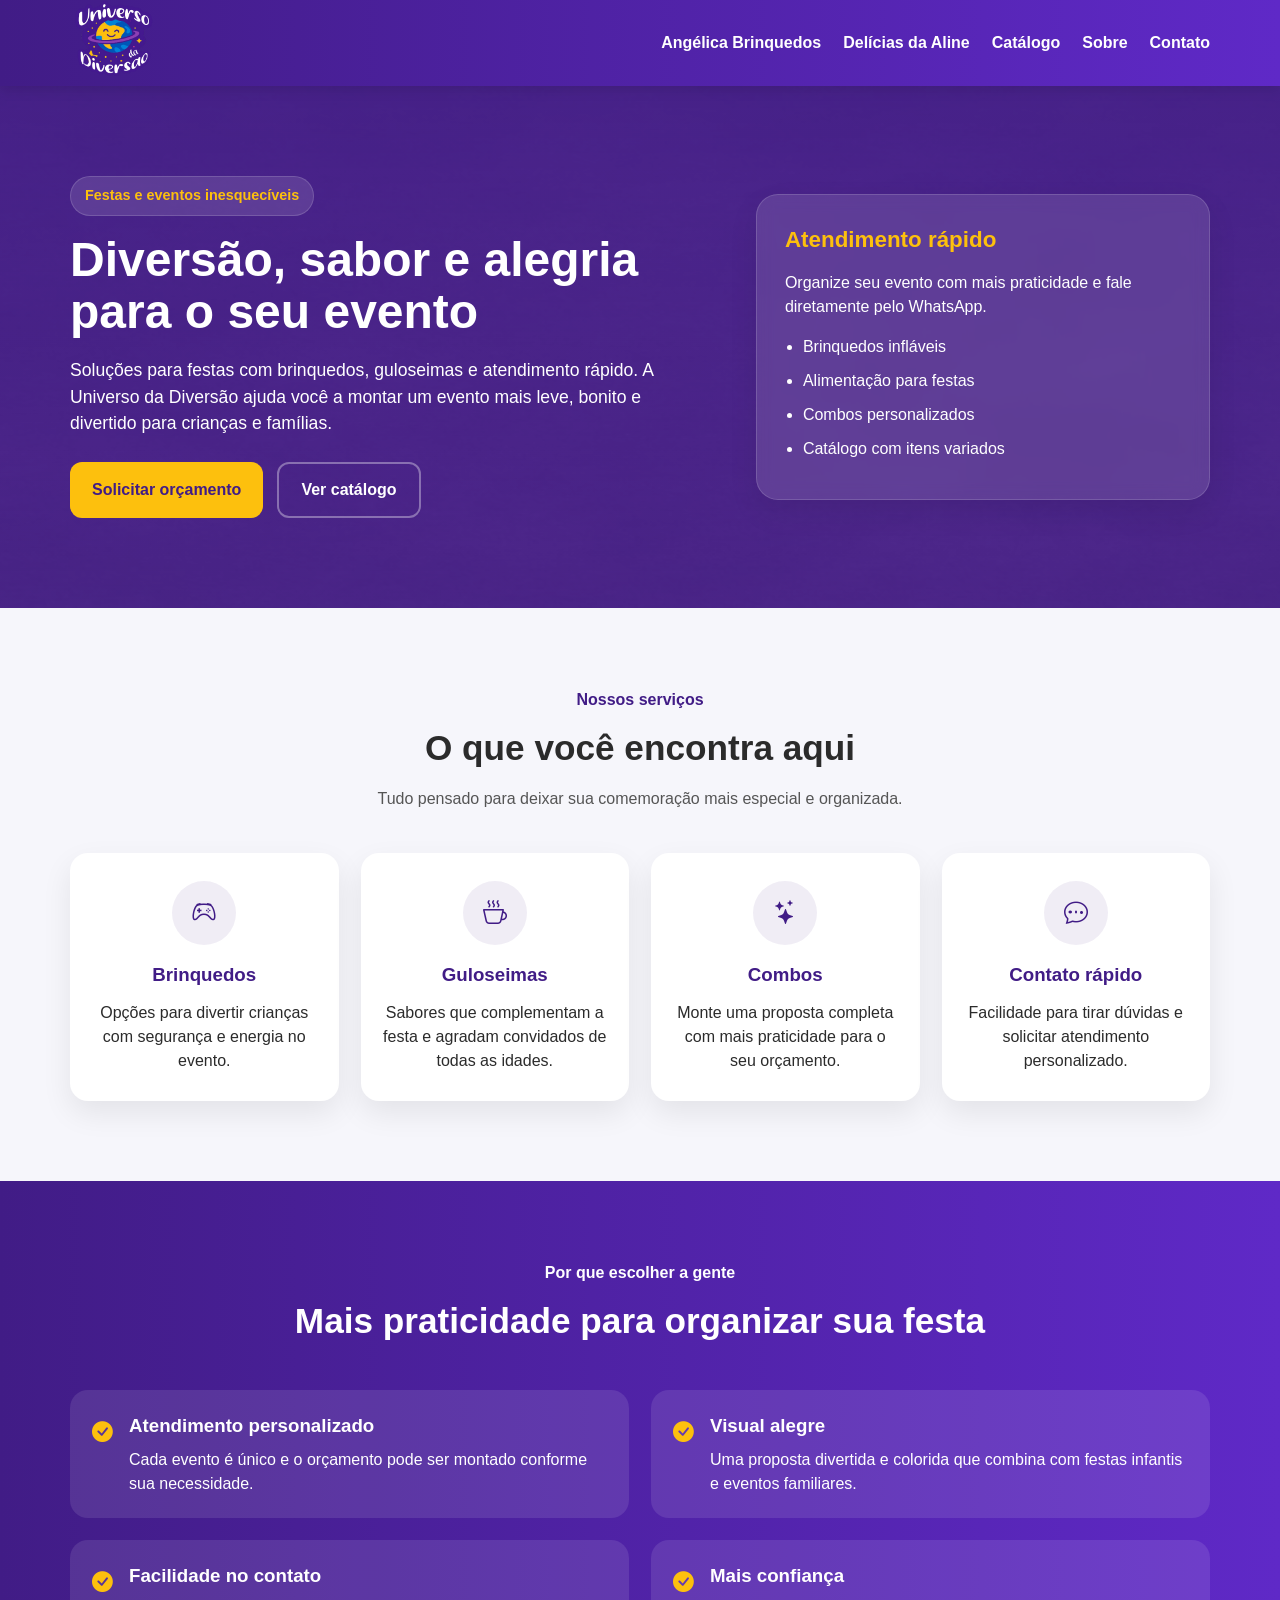
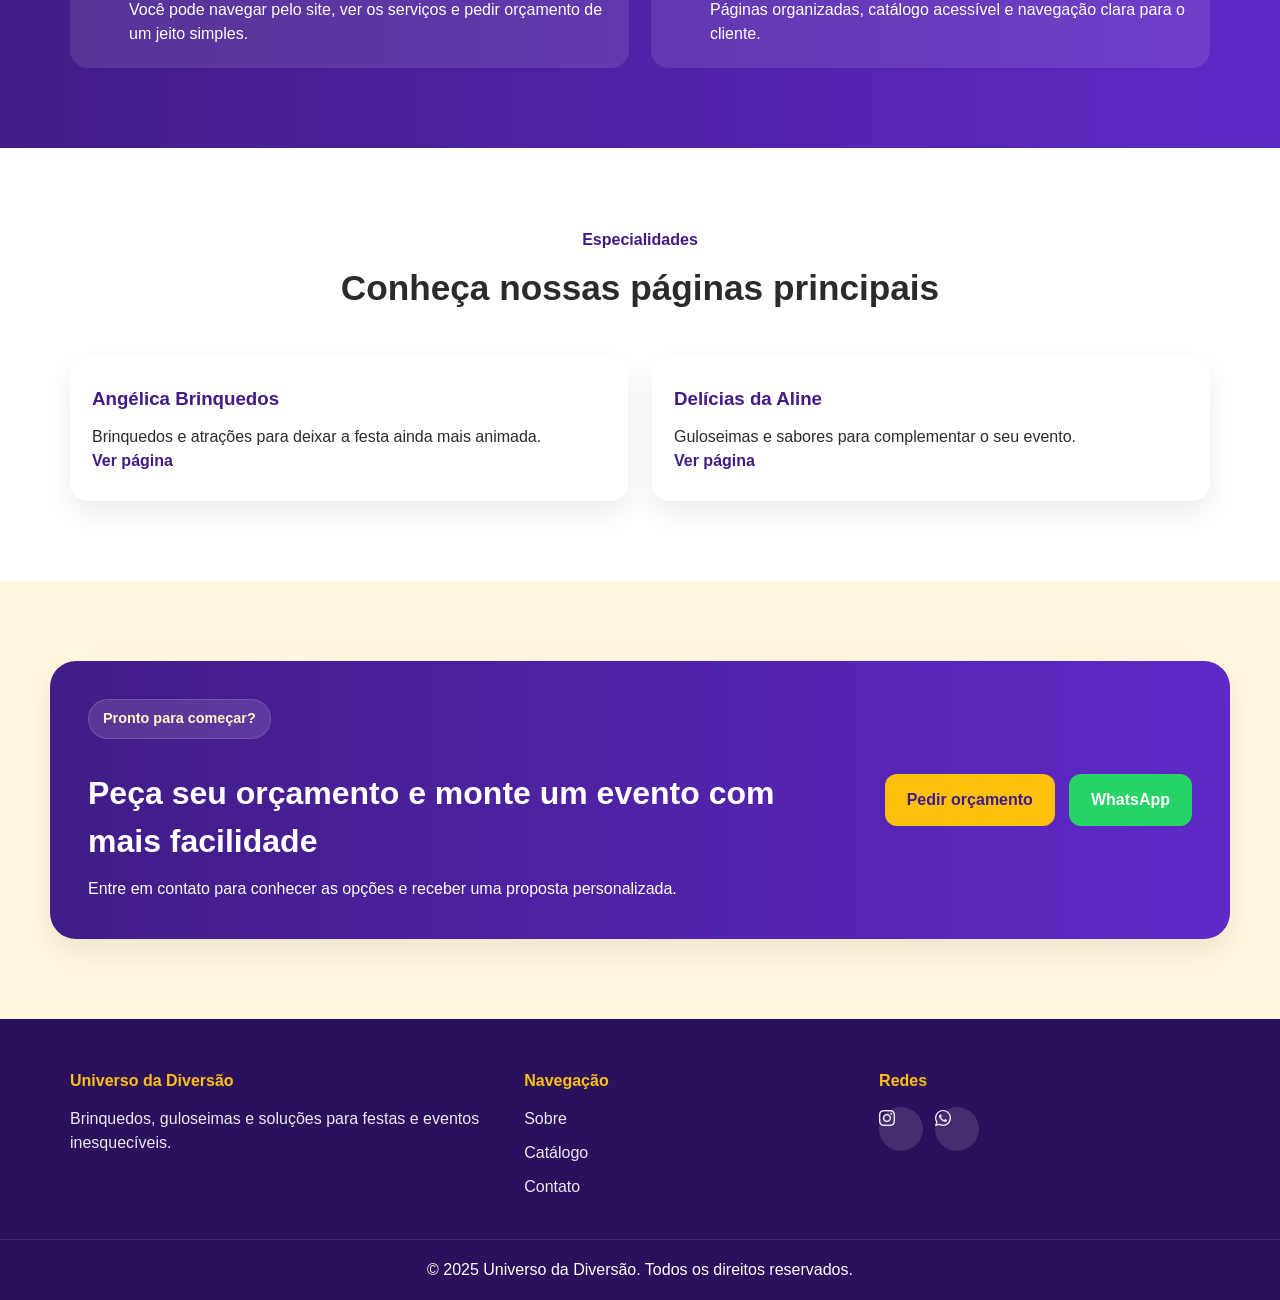
==== commit 9473521d: "upgraded visual completo do projeto" ====
--- a/index.html
+++ b/index.html
@@ -1,323 +1,242 @@
-<<<<<<< HEAD
 <!doctype html>
 <html lang="pt-BR">
   <head>
     <meta charset="UTF-8" />
     <meta name="viewport" content="width=device-width, initial-scale=1.0" />
-    <title>Locação de Brinquedos</title>
+    <title>Universo da Diversão</title>
+    <link rel="icon" href="logo1.png" />
     <link rel="stylesheet" href="style.css" />
-    <link rel="icon" href="logo1.png" />
-    <!-- Bootstrap CSS -->
-    <link
-      href="https://cdn.jsdelivr.net/npm/bootstrap@5.3.8/dist/css/bootstrap.min.css"
-      rel="stylesheet"
-      integrity="sha384-sRIl4kxILFvY47J16cr9ZwB07vP4J8+LH7qKQnuqkuIAvNWLzeN8tE5YBujZqJLB"
-      crossorigin="anonymous"
-    />
     <link
       rel="stylesheet"
       href="https://cdn.jsdelivr.net/npm/bootstrap-icons@1.13.1/font/bootstrap-icons.min.css"
     />
   </head>
-
-  <script
-    async
-    src="https://app.gptmaker.ai/widget/3E9045A98D3ED24B62BC66185331E412/float.js"
-  ></script>
-
   <body>
-    <div class="preloader" id="preloader">
-      <div class="loader" id="loader"></div>
-    </div>
-
-    <header class="menu">
-      <img src="logo1.png" alt="imagemlogo" width="100" />
-
-      <nav class="menu2">
-        <a href="paginaangelica.html">Angélica Brinquedos</a>
-        <a href="deliciasdaaline.html">Delicias da Aline</a>
-        <a href="sobre.html">Sobre</a>
-        <a href="contato.html">Contato / Orçamento</a>
-      </nav>
+    <header class="topo">
+      <div class="container header-container">
+        <a href="index.html" class="logo-area" aria-label="Página inicial Universo da Diversão">
+          <img src="logo1.png" alt="Logo Universo da Diversão" class="logo" />
+        </a>
+
+        <nav class="menu2">
+          <a href="paginaangelica.html">Angélica Brinquedos</a>
+          <a href="deliciasdaaline.html">Delícias da Aline</a>
+          <a href="catalogocompleto.html">Catálogo</a>
+          <a href="sobre.html">Sobre</a>
+          <a href="contato.html">Contato</a>
+        </nav>
+      </div>
     </header>
 
-    <div class="banner"></div>
-
-    <h1 class="textoprincipal">Destaques</h1>
-    <section id="opcoes">
-      <div class="opcoes">
-        <div class="item">
-          <h3 class="texto">Maça do Amor</h3>
-          <img src="maca.png" alt="maca" />
-        </div>
-
-        <div class="item">
-          <h3 class="texto">Pipoca</h3>
-          <img src="pipoca.png" alt="pipoca" />
+    <main>
+      <section class="hero">
+        <div class="container hero-container">
+          <div class="hero-texto">
+            <span class="tag">Festas e eventos inesquecíveis</span>
+            <h1>Diversão, sabor e alegria para o seu evento</h1>
+            <p>
+              Soluções para festas com brinquedos, guloseimas e atendimento rápido.
+              A Universo da Diversão ajuda você a montar um evento mais leve,
+              bonito e divertido para crianças e famílias.
+            </p>
+
+            <div class="hero-botoes">
+              <a href="contato.html" class="btn btn-principal">Solicitar orçamento</a>
+              <a href="catalogocompleto.html" class="btn btn-secundario">Ver catálogo</a>
+            </div>
+          </div>
+
+          <div class="hero-destaque">
+            <div class="hero-card">
+              <h3>Atendimento rápido</h3>
+              <p>
+                Organize seu evento com mais praticidade e fale diretamente pelo WhatsApp.
+              </p>
+              <ul>
+                <li>Brinquedos infláveis</li>
+                <li>Alimentação para festas</li>
+                <li>Combos personalizados</li>
+                <li>Catálogo com itens variados</li>
+              </ul>
+            </div>
+          </div>
+        </div>
+      </section>
+
+      <section class="servicos">
+        <div class="container">
+          <div class="titulo-secao">
+            <span>Nossos serviços</span>
+            <h2>O que você encontra aqui</h2>
+            <p>
+              Tudo pensado para deixar sua comemoração mais especial e organizada.
+            </p>
+          </div>
+
+          <div class="cards-servicos">
+            <article class="card-servico">
+              <div class="icone-servico"><i class="bi bi-controller"></i></div>
+              <h3>Brinquedos</h3>
+              <p>Opções para divertir crianças com segurança e energia no evento.</p>
+            </article>
+
+            <article class="card-servico">
+              <div class="icone-servico"><i class="bi bi-cup-hot"></i></div>
+              <h3>Guloseimas</h3>
+              <p>Sabores que complementam a festa e agradam convidados de todas as idades.</p>
+            </article>
+
+            <article class="card-servico">
+              <div class="icone-servico"><i class="bi bi-stars"></i></div>
+              <h3>Combos</h3>
+              <p>Monte uma proposta completa com mais praticidade para o seu orçamento.</p>
+            </article>
+
+            <article class="card-servico">
+              <div class="icone-servico"><i class="bi bi-chat-dots"></i></div>
+              <h3>Contato rápido</h3>
+              <p>Facilidade para tirar dúvidas e solicitar atendimento personalizado.</p>
+            </article>
+          </div>
+        </div>
+      </section>
+
+      <section class="diferenciais">
+        <div class="container diferenciais-container">
+          <div class="titulo-secao titulo-claro">
+            <span>Por que escolher a gente</span>
+            <h2>Mais praticidade para organizar sua festa</h2>
+          </div>
+
+          <div class="lista-diferenciais">
+            <div class="item-diferencial">
+              <i class="bi bi-check-circle-fill"></i>
+              <div>
+                <h3>Atendimento personalizado</h3>
+                <p>Cada evento é único e o orçamento pode ser montado conforme sua necessidade.</p>
+              </div>
+            </div>
+
+            <div class="item-diferencial">
+              <i class="bi bi-check-circle-fill"></i>
+              <div>
+                <h3>Visual alegre</h3>
+                <p>Uma proposta divertida e colorida que combina com festas infantis e eventos familiares.</p>
+              </div>
+            </div>
+
+            <div class="item-diferencial">
+              <i class="bi bi-check-circle-fill"></i>
+              <div>
+                <h3>Facilidade no contato</h3>
+                <p>Você pode navegar pelo site, ver os serviços e pedir orçamento de um jeito simples.</p>
+              </div>
+            </div>
+
+            <div class="item-diferencial">
+              <i class="bi bi-check-circle-fill"></i>
+              <div>
+                <h3>Mais confiança</h3>
+                <p>Páginas organizadas, catálogo acessível e navegação clara para o cliente.</p>
+              </div>
+            </div>
+          </div>
+        </div>
+      </section>
+
+      <section class="parceiros-section">
+        <div class="container">
+          <div class="titulo-secao">
+            <span>Especialidades</span>
+            <h2>Conheça nossas páginas principais</h2>
+          </div>
+
+          <div class="parceiros">
+            <a href="paginaangelica.html" class="parceiro-card">
+              <h3>Angélica Brinquedos</h3>
+              <p>Brinquedos e atrações para deixar a festa ainda mais animada.</p>
+              <span>Ver página</span>
+            </a>
+
+            <a href="deliciasdaaline.html" class="parceiro-card">
+              <h3>Delícias da Aline</h3>
+              <p>Guloseimas e sabores para complementar o seu evento.</p>
+              <span>Ver página</span>
+            </a>
+          </div>
+        </div>
+      </section>
+
+      <section class="cta-final">
+        <div class="container cta-box">
+          <div>
+            <span class="tag tag-clara">Pronto para começar?</span>
+            <h2>Peça seu orçamento e monte um evento com mais facilidade</h2>
+            <p>
+              Entre em contato para conhecer as opções e receber uma proposta personalizada.
+            </p>
+          </div>
+
+          <div class="cta-botoes">
+            <a href="contato.html" class="btn btn-principal">Pedir orçamento</a>
+            <a
+              href="https://wa.me/5517992647714"
+              target="_blank"
+              rel="noopener noreferrer"
+              class="btn btn-whatsapp"
+              aria-label="Abrir WhatsApp"
+            >
+              WhatsApp
+            </a>
+          </div>
+        </div>
+      </section>
+    </main>
+
+    <footer>
+      <div class="container rodape">
+        <div class="rodape-coluna">
+          <h4>Universo da Diversão</h4>
+          <p>
+            Brinquedos, guloseimas e soluções para festas e eventos inesquecíveis.
+          </p>
+        </div>
+
+        <div class="rodape-coluna">
+          <h4>Navegação</h4>
+          <a href="sobre.html">Sobre</a>
+          <a href="catalogocompleto.html">Catálogo</a>
+          <a href="contato.html">Contato</a>
+        </div>
+
+        <div class="rodape-coluna">
+          <h4>Redes</h4>
+          <div class="btn-redes">
+            <a
+              href="https://www.instagram.com/angelica_brinquedos017"
+              target="_blank"
+              rel="noopener noreferrer"
+              aria-label="Instagram"
+              class="btn-social"
+            >
+              <i class="bi bi-instagram"></i>
+            </a>
+            <a
+              href="https://wa.me/5517992647714"
+              target="_blank"
+              rel="noopener noreferrer"
+              aria-label="WhatsApp"
+              class="btn-social"
+            >
+              <i class="bi bi-whatsapp"></i>
+            </a>
+          </div>
         </div>
       </div>
-    </section>
-
-    <section id="opcoes">
-      <div class="opcoes">
-        <div class="item">
-          <h3 class="texto">Crepe Suiço</h3>
-          <img src="crepe2.png" alt="Crepe" />
-        </div>
-
-        <div class="item">
-          <h3 class="texto">Tobogã Gigante</h3>
-          <img src="escorregagrande.png" alt="Tobogã" />
-        </div>
-      </div>
-    </section>
-
-    <section class="sobre">
-      <div class="container"></div>
-    </section>
-
-    <h1 class="textoprincipal">Parceiros</h1>
-
-    <section id="parceiros">
-      <div class="parceiros">
-        <div class="">
-          <img src="deliciasaline.png" width="230px" alt="logo-aline" />
-        </div>
-
-        <div class="">
-          <img src="angelicabrinquedos.png" alt="angelicabrinquedos" />
-        </div>
-      </div>
-    </section>
-
-    <footer>
-      <div class="rodape">
-        <img src="logo1.png" alt="logo1" />
-
-        <div class="rodape2">
-          <a href="#">
-            <div>Sobre</div>
-          </a>
-          <a href="#">
-            <div>Contato</div>
-          </a>
-        </div>
-
-        <div class="rodape2">
-          <a href="#">
-            <div>Privacidade</div>
-          </a>
-
-          <a href="#">
-            <div>Termos de Uso</div>
-          </a>
-        </div>
-
-        <div class="rodape2">
-          <div class="btn-redes">
-            <a href="https://www.instagram.com/" target="_blank">
-              <button><i class="bi bi-instagram"></i></button>
-            </a>
-
-            <a href="https://wa.me/17991042693" target="_blank">
-              <button><i class="bi bi-whatsapp"></i></button>
-            </a>
-          </div>
-        </div>
-      </div>
 
       <div class="rodape3">
-        <p>&copy; 2025 Universo da Diversão</p>
+        <p>&copy; 2025 Universo da Diversão. Todos os direitos reservados.</p>
       </div>
     </footer>
-
-    <script src="script.js"></script>
-    <!--<script src="script_preloader.js"></script> -->
   </body>
 </html>
-=======
-<!DOCTYPE html>
-<html lang="pt-BR">
-    <head>
-        <meta charset="UTF-8">
-        <title>Locação de Brinquedos</title>
-        <link rel="stylesheet" href="style.css"/>
-        <link rel="icon" href="logo1.png">
-        <!-- Bootstrap CSS -->
-        <link href="https://cdn.jsdelivr.net/npm/bootstrap@5.3.8/dist/css/bootstrap.min.css" rel="stylesheet" integrity="sha384-sRIl4kxILFvY47J16cr9ZwB07vP4J8+LH7qKQnuqkuIAvNWLzeN8tE5YBujZqJLB" crossorigin="anonymous">     
-        <link rel="stylesheet" href="https://cdn.jsdelivr.net/npm/bootstrap-icons@1.13.1/font/bootstrap-icons.min.css">
-        
-    </head>
-
-    <body>
-       
-        <div class="preloader" id="preloader">
-            <div class="loader" id="loader"></div>
-            
-        </div>
-        
-        
-        
-
-        <header class="menu">
-            <img src="logo1.png" alt="imagemlogo" width="100">
-
-            <nav class="menu2">                
-                <a href="paginaangelica.html">Angélica Brinquedos</a>
-                <a href="deliciasdaaline.html">Delicias da Aline</a>
-                <a href="sobre.html">Sobre</a>
-            </nav>
-            
-              
-        
-        </header>
-
-        
-
-        <div class="banner">
-            
-        </div>
-
-        <h1 class="textoprincipal">Destaques</h1>
-        <section id="opcoes">
-            
-            <div class="opcoes">
-                <div class="item">
-                    <h3 class="texto">Maça do Amor</h3>
-                    <img src="maca.png" alt="maca">
-                    
-                </div>
-
-                <div class="item">
-                    <h3 class="texto">Pipoca</h3>
-                    <img src="pipoca.png" alt="pipoca">
-                    
-                </div>       
-
-                
-            </div>
-        </section>
-
-        <section id="opcoes">
-            
-            
-            <div class="opcoes">
-                <div class="item">
-                    <h3 class="texto">Crepe Suiço</h3>
-                    <img src="crepe2.png" alt="Crepe">
-                    
-                </div>
-
-                <div class="item">
-                    <h3 class="texto">Tobogã Gigante</h3>
-                    <img src="escorregagrande.png" alt="Tobogã">
-                    
-                </div>       
-
-                
-            </div>
-        </section>
-
-
-
-
-        <div class="sobre">
-            <section id="sobre">
-                
-            </section>
-        </div>
-
-        <h1 class="textoprincipal">Parceiros</h1>
-
-        <section id="parceiros">
-            
-            <div class="parceiros">
-                <div class=""> 
-                        
-                    <img src="deliciasaline.png" width="230px" alt="logo-aline">      
-                </div>
-            
-                <div class="">
-                    
-                    <img src="angelicabrinquedos.png" alt="angelicabrinquedos">
-                </div>
-            
-                
-            </div>
-
-
-
-        </section>
-
-        <footer>                      
-
-            <div class="rodape">
-
-                <img src="logo1.png" alt="logo1">
-
-                <div class="rodape2">
-                    <h5>Universo da Diversão</h5>
-                    <a href="#">                        
-                        <div>Sobre</div>
-                    </a>
-                    <a href="#">                        
-                        <div>Contato</div>
-                    </a>
-                    
-                </div>
-    
-                
-                <div class="rodape2">
-
-                    <h5>Privacidade</h5>
-                    <a href="#">                        
-                        <div>Privacidade</div>
-                    </a>
-
-                    <a href="#">
-                        <div>Termos de Uso</div>                        
-                    </a>
-                    
-                </div>
-
-                <div class="rodape2">
-                    <h5>Siga-Me</h5>
-                    <div class="btn-redes">
-                        <a href="#">
-                            <button><i class="bi bi-instagram"></i></button> 
-                            <button><i class="bi bi-instagram"></i></button>
-                            
-                        </a>
-                    </div>
-                    
-                </div>
-                
-            </div>
-
-            <div class="rodape3">
-                <p>&copy; 2025 Universo da Diversão</p>
-            </div>
-
-            
-           
-
-            
-        </footer>
-
-        <a href="https://wa.me/5517992647714" class="whatsapp-float" target="_blank">
-            <i>
-                <img src="zap.png" alt="whatsapp">
-            </i>
-        </a>
-
-        <script src="script.js"></script>
-        <!--<script src="script_preloader.js"></script> -->
-    </body>
-</html>
-
-
-
-
-  
-
->>>>>>> 7b516e099f8c962bc85b0983bc07b0efc741523c
--- a/style.css
+++ b/style.css
@@ -1,6 +1,27 @@
-
 * {
+  margin: 0;
+  padding: 0;
   box-sizing: border-box;
+}
+
+:root {
+  --roxo: #411c86;
+  --roxo-escuro: #2b105c;
+  --amarelo: #fdc00d;
+  --branco: #ffffff;
+  --texto: #2b2b2b;
+  --texto-claro: #ece9f8;
+  --cinza: #f6f6fb;
+  --verde: #25d366;
+  --sombra: 0 12px 30px rgba(0, 0, 0, 0.08);
+  --borda: 18px;
+}
+
+body {
+  font-family: Arial, Helvetica, sans-serif;
+  color: var(--texto);
+  background: var(--branco);
+  line-height: 1.5;
 }
 
 img {
@@ -9,501 +30,444 @@
   display: block;
 }
 
-* {
-  margin: 0px;
-  padding:0;
-  box-sizing:border-box;
-  font-family:'Comic Sans MS',Arial;
-}
-
-body {    
-   
-    margin: 5;
-    padding: 5;
-    background-color: #fff;
-    box-sizing: border-box;
-    
-}
-
-.banner {
-    margin: 0px;
-    padding: 0;
-}
-
-header {
-    
-    background-image: linear-gradient(to top, #411C86, #FDC00D);    
-    text-align: center; 
-    padding: 10px 20px;
-}
-
- .menu a {
-    text-align: center;
-    color: #fafaf6;
-    text-decoration: none;
- } 
-
- .menu nav a {
-    font-size: 20px;
-    margin: 0 15px;
-    text-decoration: none;
-    color: #ffffff;
-    font-weight: bolder;
-    text-shadow: 0px 1px black;
-    cursor: pointer;    
-    background-color: transparent;    
-
-}
-
-
-
-.menu nav :hover {
-    text-decoration: none;
-    color: #e0b908;
-    background-color: transparent;
-    cursor: pointer;
-}
-
- 
-  
-  nav ul li {
-    display: inline;
-    margin: 0 15px;
-    text-align: center;
-    
-
-  }
-  
-  nav ul li a {
-    color: white;
-    text-decoration: none;
-    
-  }
-  
- 
-  
-  
-
-.texto {
-    padding-bottom: 40px;
-    font-size: 40px;
-    
-}
-
-.textoprincipal {
-    text-align: center;
-    background-color: #f3c11b;
-    padding: 10px;
-    color: #ffffff;
-    text-shadow: 0px 1px black;
-    font-weight: bolder;
-    font-size: 30px;
-    
-}
-       
-    
-    
-    
-
-
-
-
-.banner {
-    display: flex;
-    justify-content: center;
-    padding: 20px;    
-    background-position: center;
-    
-
-}
-section {
-    width: 100%;
-    max-width: 1200px;
-    margin: 0 auto;
-    padding: 0 16px;
-    }
-
-h2 {
-        
-    text-align: center;
-    padding: 30px;
-    font-family: 'Trebuchet MS', 'Lucida Sans Unicode', 'Lucida Grande', 'Lucida Sans', Arial, sans-serif;
-    
-}
-.opcoes {
-    display: grid;
-    gap: 20px;
-    grid-template-columns: repeat(auto-fit, minmax(120px, 1fr));
-    font-size:36px;
-    color:#ff5fa0;
-    margin-bottom:30px;
-    max-width: 100%;
-    max-height: 30%;
-    
-    
-}
-
-
-.sobre {
-    background-image: url("roxo1.jpg");
-    color: #ffffff;
-    font-weight: bold;
-}
-
-
-
-.parceiros {    
-    display: flex;
-    padding: 20px;
-    gap: 20%;     
-    box-shadow: 0 2px 5px rgba(0,0,0,0.2);
-    border-radius: 20px;
-    justify-content: center;
-
-}
-
-
-
-.item {
-    background: #fff;
-    border-radius: 20px;
-    padding: 40px;
-    box-shadow: 0 2px 5px rgba(0,0,0,0.2);
-    text-align: center;
-}
-
-.item img {
-    padding-top: 40px;
-    max-width: 110%;
-    justify-content: center;
-    text-align: center;
-    margin: auto;
-    
-}
-
-img {
-  max-width: 100%;
-  height: auto;
-  display: block;
-}
-
-.item h3{
-    padding:15px;
-    background:#440380;
-    color:#fafaf6;
-    text-shadow: 2px 2px black;
-    border-radius: 20px;
-    font-size: 25px;
-    
-  } 
-
-.empresatexto {
-    font-size: 30px;
-}
-
-.empresaparagrafo {
-    font-size: 15px;
-
-}
-  
-footer {
-    background-image: url("roxo1.jpg");
-    color: white;    
-    padding: 40px 0;    
-    
-}
-
-footer .rodape img {
-    max-width: 120px;
-}
-
-.rodape2{
-    font-size: 15px;
-    margin: 0px 0px;
-    
-    
-}
-
-footer .rodape2 .rodape{
-    max-width: calc(100% / 5);
-
-}
-
-.rodape {
-
-    max-width: 1080px;
-    margin: 0 auto;
-    display: flex;
-    justify-content: space-between;
-    border-bottom: 1px solid #fff;
-    
-}
-
-footer .rodape2 {
-    text-align: center;
-    
-    
-}
-
-.rodape .rodape2 h5{
-    color: #fcf805;
-    margin-bottom: 10px;
-    
-}
-
-.rodape .rodape2 a{
-    color: #fff;
-    display: block;
-    margin-bottom: 20px;
-    text-decoration: none;
-    
-}
-
-.rodape .btn-redes button{
-    width: 40px;
-    height: 40px;
-    border-radius: 30px;
-    font-size: 1.2rem;
-    background-color: transparent;
-    border: 1px solid #fff;
-    color: #fff;
-    cursor: pointer;
-    margin-right: 10px;
-    transition: .2s;
-}
-
-.rodape .btn-redes button :hover{
-    background-color: #6c09cf;
-    border-color: #770bca;
-}
-
-footer .rodape3 {
-    padding-top: 40px ;
-    text-align: center;
-}
-
-
-
-
-
-
-
-
-input, textarea {
-    width: 100%;
-    padding: 8px;
-    margin-bottom: 12px;
-    border-radius: 5px;
-    border: 1px solid #ccc;
-}
-.whatsapp-float {
-    position: fixed;
-    bottom: 20px;
-    right: 30px;
-    width: 70px;
-    height: 70px;    
-    color: green;
-    border-radius: 50%;
-    text-align: center;
-    font-size: 5px;
-    box-shadow: 0 2px 2px rgba(0,0,0,0.3);
-    z-index: 999;
-    
-}
-.whatsapp-float i {
-    margin-top: 80px;
-
+a {
+  text-decoration: none;
 }
 
 .container {
   width: 100%;
-  max-width: 1200px;
+  max-width: 1180px;
   margin: 0 auto;
-  padding: 0 16px;
+  padding: 0 20px;
+}
+
+.topo {
+  background: linear-gradient(to right, var(--roxo), #5f29c7);
+  position: sticky;
+  top: 0;
+  z-index: 20;
+  box-shadow: 0 4px 12px rgba(0, 0, 0, 0.1);
+}
+
+.header-container {
+  min-height: 86px;
+  display: flex;
+  align-items: center;
+  justify-content: space-between;
+  gap: 20px;
+}
+
+.logo {
+  width: 88px;
+}
+
+.menu2 {
+  display: flex;
+  gap: 22px;
+  flex-wrap: wrap;
+}
+
+.menu2 a {
+  color: var(--branco);
+  font-weight: 700;
+  transition: 0.25s ease;
+}
+
+.menu2 a:hover {
+  color: var(--amarelo);
+}
+
+.hero {
+  background: linear-gradient(rgba(65, 28, 134, 0.88), rgba(65, 28, 134, 0.74)),
+    url("roxo1.jpg") center/cover no-repeat;
+  color: var(--branco);
+  padding: 90px 0;
+}
+
+.hero-container {
+  display: grid;
+  grid-template-columns: 1.3fr 0.9fr;
+  gap: 30px;
+  align-items: center;
+}
+
+.tag {
+  display: inline-block;
+  background: rgba(255, 255, 255, 0.12);
+  color: var(--amarelo);
+  border: 1px solid rgba(255, 255, 255, 0.15);
+  padding: 8px 14px;
+  border-radius: 999px;
+  font-size: 0.9rem;
+  font-weight: 700;
+  margin-bottom: 18px;
+}
+
+.tag-clara {
+  color: #fff7c7;
+}
+
+.hero-texto h1 {
+  font-size: 3rem;
+  line-height: 1.1;
+  margin-bottom: 18px;
+}
+
+.hero-texto p {
+  font-size: 1.1rem;
+  max-width: 640px;
+  margin-bottom: 26px;
+}
+
+.hero-botoes,
+.cta-botoes {
+  display: flex;
+  gap: 14px;
+  flex-wrap: wrap;
+}
+
+.btn {
+  display: inline-flex;
+  align-items: center;
+  justify-content: center;
+  padding: 14px 22px;
+  border-radius: 12px;
+  font-weight: 700;
+  transition: 0.25s ease;
+}
+
+.btn:hover {
+  transform: translateY(-2px);
+}
+
+.btn-principal {
+  background: var(--amarelo);
+  color: var(--roxo);
+}
+
+.btn-secundario {
+  background: transparent;
+  color: var(--branco);
+  border: 2px solid rgba(255, 255, 255, 0.35);
+}
+
+.btn-whatsapp {
+  background: var(--verde);
+  color: var(--branco);
+}
+
+.hero-card {
+  background: rgba(255, 255, 255, 0.12);
+  border: 1px solid rgba(255, 255, 255, 0.15);
+  backdrop-filter: blur(8px);
+  padding: 28px;
+  border-radius: 22px;
+  box-shadow: var(--sombra);
+}
+
+.hero-card h3 {
+  font-size: 1.4rem;
+  margin-bottom: 14px;
+  color: var(--amarelo);
+}
+
+.hero-card p {
+  margin-bottom: 16px;
+}
+
+.hero-card ul {
+  padding-left: 18px;
+}
+
+.hero-card li {
+  margin-bottom: 10px;
+}
+
+.servicos,
+.parceiros-section,
+.cta-final,
+.diferenciais {
+  padding: 80px 0;
+}
+
+.servicos {
+  background: var(--cinza);
+}
+
+.titulo-secao {
+  text-align: center;
+  margin-bottom: 42px;
+}
+
+.titulo-secao span {
+  display: inline-block;
+  color: var(--roxo);
+  font-weight: 700;
+  margin-bottom: 10px;
+}
+
+.titulo-secao h2 {
+  font-size: 2.2rem;
+  margin-bottom: 12px;
+}
+
+.titulo-secao p {
+  max-width: 700px;
+  margin: 0 auto;
+  color: #555;
+}
+
+.titulo-claro span,
+.titulo-claro h2,
+.titulo-claro p {
+  color: var(--branco);
+}
+
+.cards-servicos {
+  display: grid;
+  grid-template-columns: repeat(4, 1fr);
+  gap: 22px;
+}
+
+.card-servico,
+.parceiro-card {
+  background: var(--branco);
+  padding: 28px 22px;
+  border-radius: var(--borda);
+  box-shadow: var(--sombra);
+  transition: 0.25s ease;
+}
+
+.card-servico {
+  text-align: center;
+}
+
+.card-servico:hover,
+.parceiro-card:hover {
+  transform: translateY(-4px);
+}
+
+.icone-servico {
+  width: 64px;
+  height: 64px;
+  margin: 0 auto 16px;
+  border-radius: 50%;
+  background: rgba(65, 28, 134, 0.08);
+  color: var(--roxo);
+  display: flex;
+  align-items: center;
+  justify-content: center;
+  font-size: 1.5rem;
+}
+
+.card-servico h3,
+.parceiro-card h3 {
+  margin-bottom: 12px;
+  color: var(--roxo);
+}
+
+.diferenciais {
+  background: linear-gradient(to right, var(--roxo), #5f29c7);
+}
+
+.lista-diferenciais {
+  display: grid;
+  grid-template-columns: repeat(2, 1fr);
+  gap: 22px;
+}
+
+.item-diferencial {
+  background: rgba(255, 255, 255, 0.1);
+  padding: 22px;
+  border-radius: var(--borda);
+  display: flex;
+  gap: 16px;
+  align-items: flex-start;
+  color: var(--branco);
+}
+
+.item-diferencial i {
+  font-size: 1.3rem;
+  color: var(--amarelo);
+  margin-top: 4px;
+}
+
+.item-diferencial h3 {
+  margin-bottom: 8px;
+}
+
+.parceiros {
+  display: grid;
+  grid-template-columns: repeat(2, 1fr);
+  gap: 24px;
+}
+
+.parceiro-card {
+  color: var(--texto);
+}
+
+.parceiro-card span {
+  color: var(--roxo);
+  font-weight: 700;
+}
+
+.cta-final {
+  background: #fff8de;
+}
+
+.cta-box {
+  background: linear-gradient(to right, var(--roxo), #5f29c7);
+  color: var(--branco);
+  border-radius: 26px;
+  padding: 38px;
+  display: flex;
+  justify-content: space-between;
+  gap: 24px;
+  align-items: center;
+  box-shadow: var(--sombra);
+}
+
+.cta-box h2 {
+  font-size: 2rem;
+  margin: 12px 0;
+  max-width: 700px;
+}
+
+footer {
+  background: var(--roxo-escuro);
+  color: var(--branco);
+  padding-top: 50px;
+}
+
+.rodape {
+  display: grid;
+  grid-template-columns: 1.3fr 1fr 1fr;
+  gap: 24px;
+  padding-bottom: 30px;
+}
+
+.rodape-coluna h4 {
+  margin-bottom: 14px;
+  color: var(--amarelo);
+}
+
+.rodape-coluna p,
+.rodape-coluna a {
+  color: var(--texto-claro);
+}
+
+.rodape-coluna a {
+  display: block;
+  margin-bottom: 10px;
+}
+
+.btn-redes {
+  display: flex;
+  gap: 12px;
+}
+
+.btn-social {
+  width: 44px;
+  height: 44px;
+  border-radius: 50%;
+  background: rgba(255, 255, 255, 0.12);
+  color: var(--branco);
+  display: flex;
+  align-items: center;
+  justify-content: center;
+  transition: 0.25s ease;
+}
+
+.btn-social:hover {
+  background: var(--amarelo);
+  color: var(--roxo);
+}
+
+.rodape3 {
+  border-top: 1px solid rgba(255, 255, 255, 0.1);
+  text-align: center;
+  padding: 18px 20px;
+}
+
+@media (max-width: 992px) {
+  .hero-container,
+  .cards-servicos,
+  .lista-diferenciais,
+  .parceiros,
+  .rodape {
+    grid-template-columns: 1fr 1fr;
+  }
+
+  .cta-box {
+    flex-direction: column;
+    align-items: flex-start;
+  }
 }
 
 @media (max-width: 768px) {
+  .header-container {
+    flex-direction: column;
+    padding: 16px 0;
+  }
+
   .menu2 {
+    justify-content: center;
+  }
+
+  .hero {
+    padding: 70px 0;
+  }
+
+  .hero-container,
+  .cards-servicos,
+  .lista-diferenciais,
+  .parceiros,
+  .rodape {
+    grid-template-columns: 1fr;
+  }
+
+  .hero-texto h1 {
+    font-size: 2.2rem;
+  }
+
+  .titulo-secao h2,
+  .cta-box h2 {
+    font-size: 1.7rem;
+  }
+
+  .hero-botoes,
+  .cta-botoes {
     flex-direction: column;
-    align-items: center;
-    gap: 12px;
-  }
-}
-
-
-
-
-
-
-
-
-
-
-
-
-
-/*  Created by: Truzz Blogg  */
-/*  Youtube Link: https://youtu.be/l7W5pHSr1w0  */
-
-
-/* CSS para el Preloader */
-
-
-
-
-.preloader {
-	position: fixed;
-	top: 0;
-	left: 0;
-	animation: spinz 1.35s linear infinite;
-	width: 100%;
-	height: 100%;
-	background-color: #ffffff; 
-	background-image: url(imagens/dot.gif);       /*Change the background color here */
-  background-repeat: no-repeat;
-	z-index: 100;
-  background-position: center;
-  }
-  
-  
-
-  .loader {
-	/*Change the preloader color here */
-	border-radius: 50%;
-	width: 100%;
-	height: 100%;
-	animation: spin 1.35s linear infinite;
-	position: absolute;
-	top: 50%;
-	left: 50%;
-	margin-top: -60px;
-	margin-left: -60px;
-  }
-
-  @keyframes spin {
-	0% {
-	  transform: rotate(0deg);
-	  opacity:1;
-	}
-	50% {
-	  transform: rotate(360deg);
-	  opacity:1;
-	}
-	75% {
-	  opacity:1;
-	  transform: rotate(180deg);
-	}
-	100% {
-	  transform: rotate(0deg);
-	  opacity:0;
-	}
-  }
-  
-  @keyframes spinz {
-	0% {
-	  opacity:1;
-	}
-	50% {
-	  opacity:1;
-	}
-	75% {
-	  opacity:1;
-	}
-	100% {
-	  opacity:0;
-	}
-  }
-
-  @media (max-width: 768px) {
-  body {
-    overflow-x: hidden;
-  }
-
-  header.menu {
-    padding: 14px 16px;
-  }
-
-  header.menu img {
-    width: 80px;
-    margin: 0 auto 10px;
-  }
-
-  .menu2 {
-    display: flex;
-    flex-direction: column;
-    align-items: center;
-    gap: 10px;
-  }
-
-  .menu2 a {
-    font-size: 16px !important;
-    margin: 0 !important;
-  }
-
-  .textoprincipal {
-    font-size: 22px;
-    padding: 10px;
-  }
-
-  section {
-    width: calc(100% - 20px);
-    padding: 20px 12px;
-  }
-
-  .opcoes {
-    grid-template-columns: 1fr;
-    gap: 16px;
-  }
-
-  .item {
+    width: 100%;
+  }
+
+  .btn {
+    width: 100%;
+  }
+
+  .cta-box {
+    padding: 28px 22px;
+  }
+}
+
+@media (max-width: 480px) {
+  .container {
+    padding: 0 16px;
+  }
+
+  .hero-texto h1 {
+    font-size: 1.9rem;
+  }
+
+  .titulo-secao h2,
+  .cta-box h2 {
+    font-size: 1.5rem;
+  }
+
+  .hero-card,
+  .card-servico,
+  .parceiro-card,
+  .item-diferencial {
     padding: 20px;
   }
-
-  .item h3 {
-    font-size: 20px;
-  }
-
-  .texto {
-    font-size: 26px;
-    padding-bottom: 20px;
-  }
-
-  .item img {
-    max-width: 100%;
-    padding-top: 20px;
-  }
-
-  .parceiros {
-    flex-direction: column;
-    gap: 20px;
-    padding: 16px;
-  }
-
-  .rodape {
-    flex-direction: column;
-    align-items: center;
-    gap: 24px;
-    text-align: center;
-    padding: 0 16px 20px;
-  }
-
-  .rodape2 {
-    width: 100%;
-  }
-
-  .btn-redes a {
-    display: flex;
-    justify-content: center;
-    gap: 10px;
-  }
-
-  .whatsapp-float {
-    width: 56px;
-    height: 56px;
-    right: 16px;
-    bottom: 16px;
-  }
-}
-
-
-  
+}
